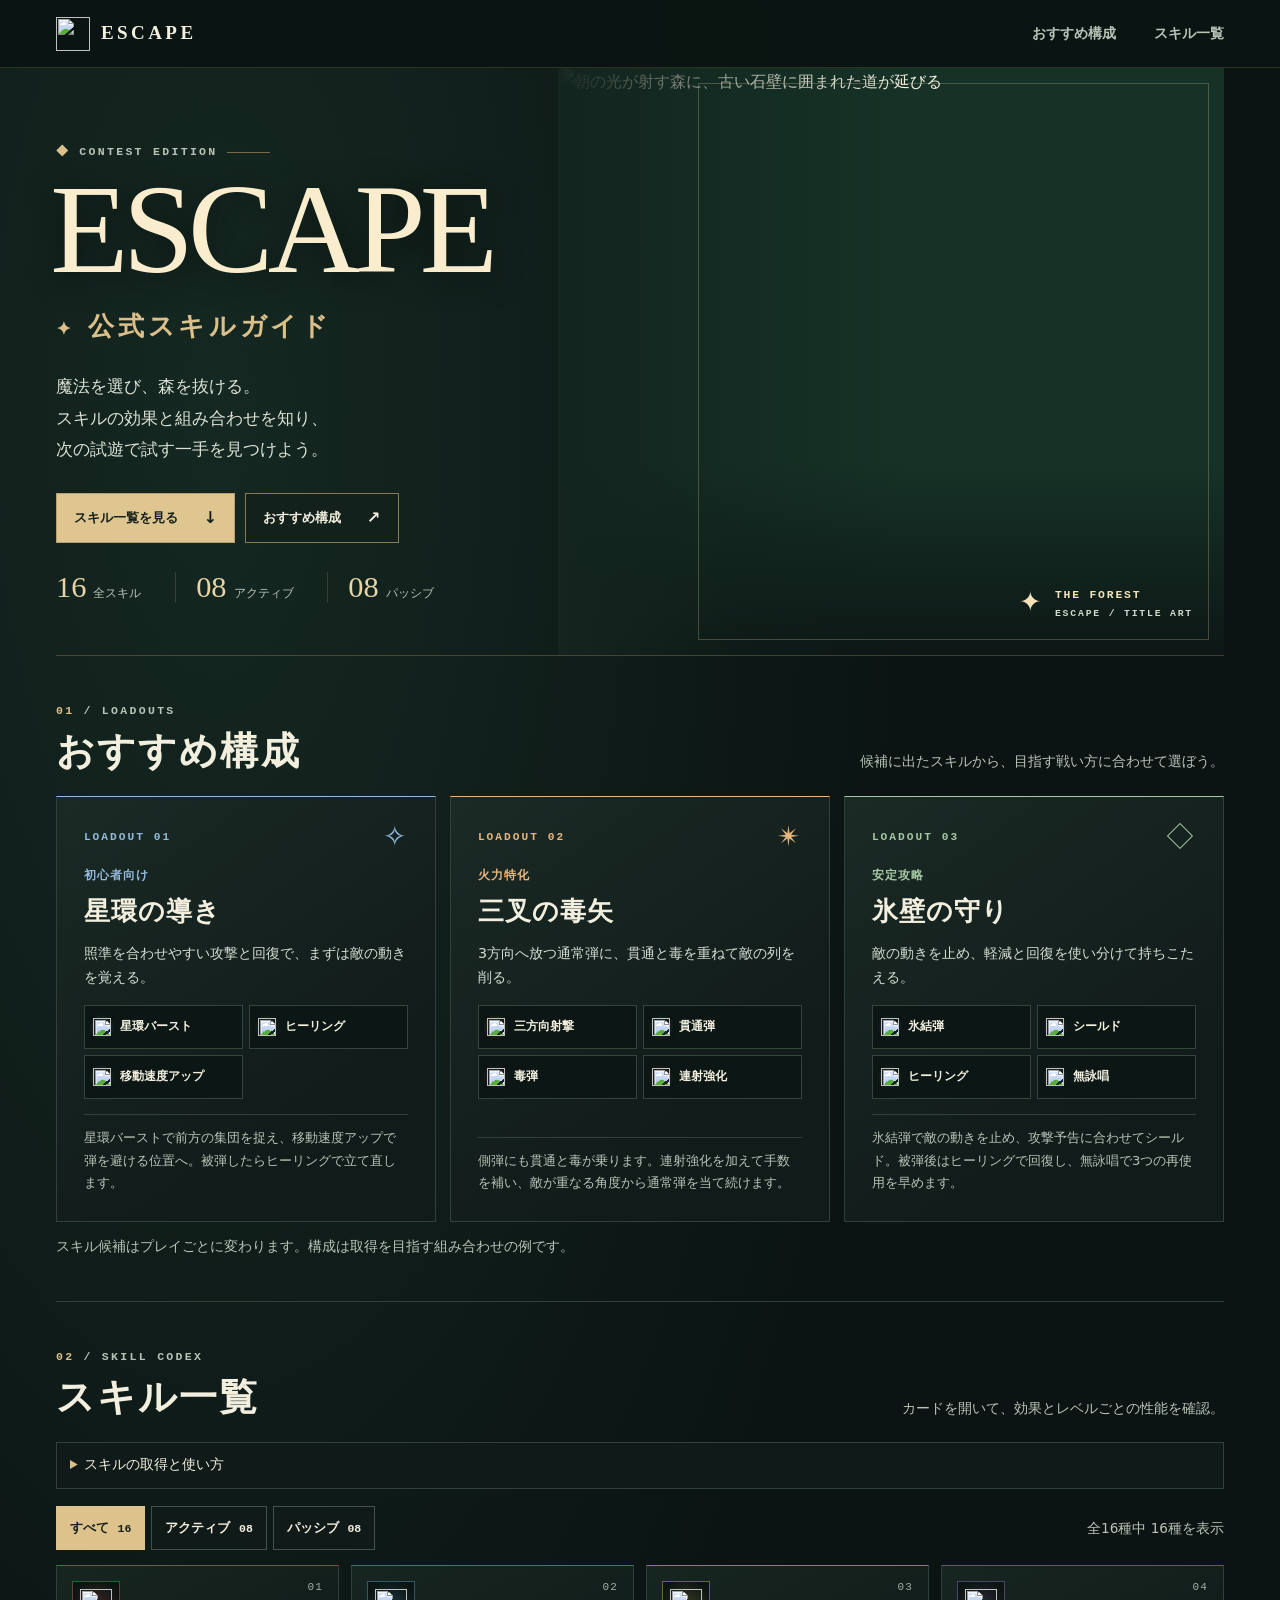
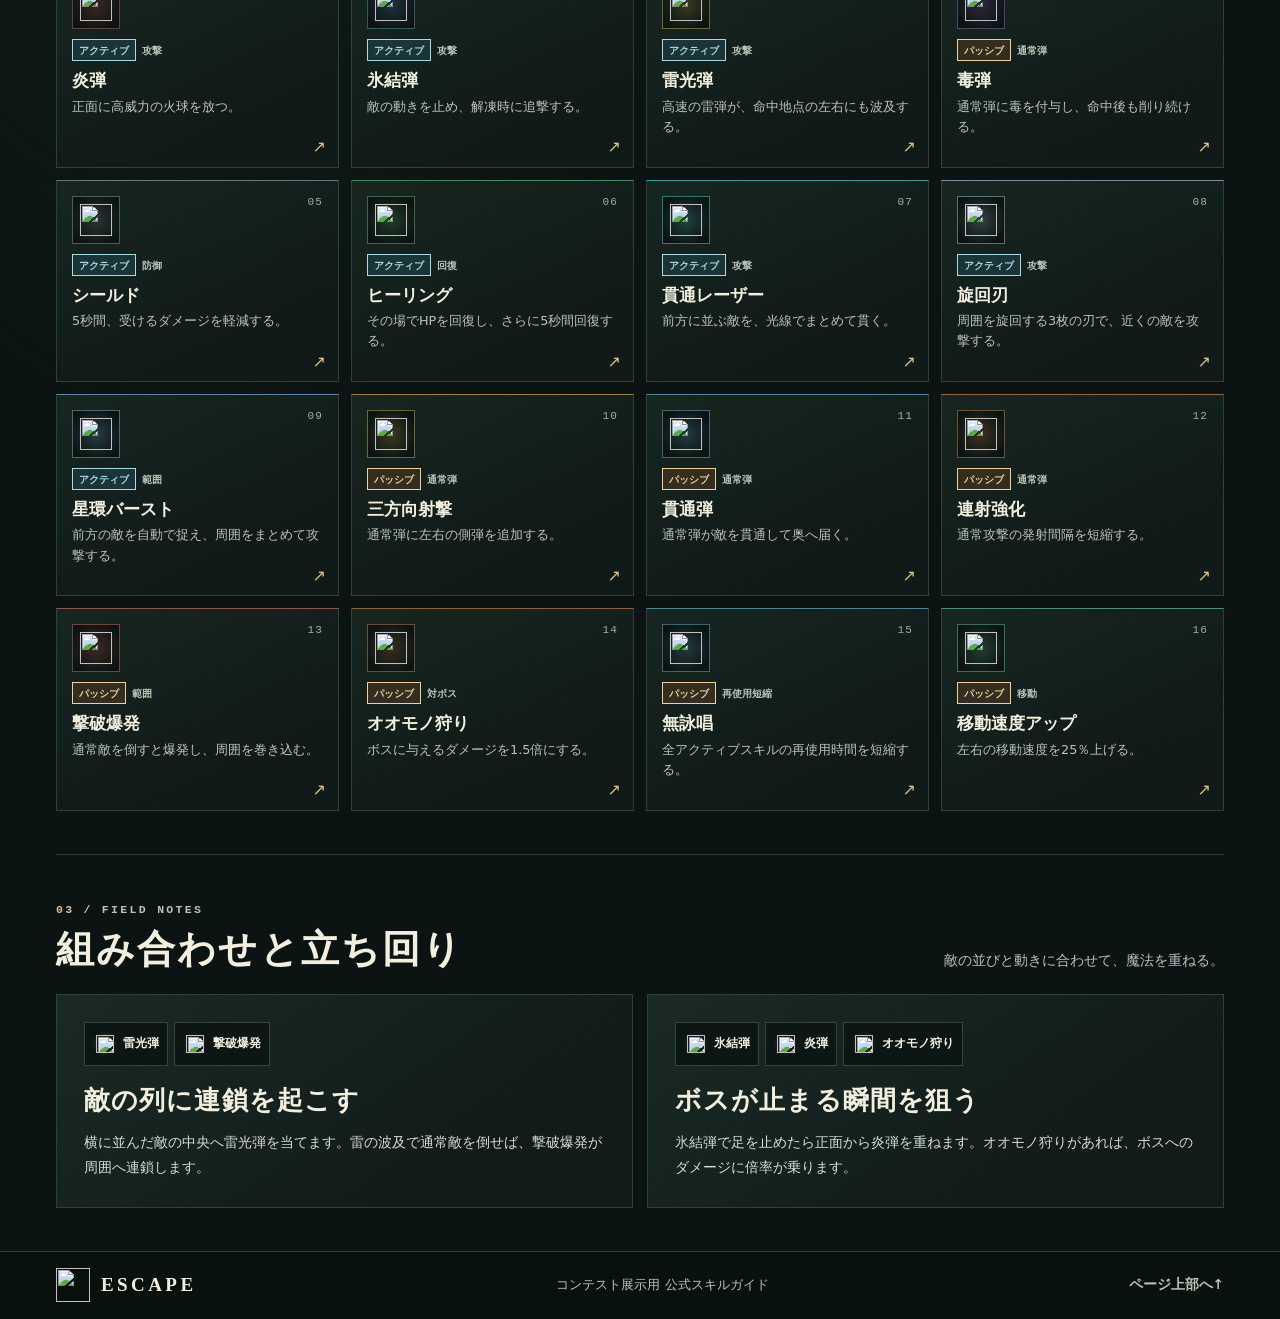
==== index.html @ ec59fd2f "Add files via upload" ====
<!doctype html>
<html lang="ja">
<head>
  <meta charset="utf-8">
  <meta name="viewport" content="width=device-width, initial-scale=1">
  <meta name="theme-color" content="#0b1413">
  <meta name="description" content="Unity製シューティングゲーム『Escape』の公式スキルガイド。全16種のスキルと強化内容、おすすめの組み合わせを紹介。">
  <title>Escape — 公式スキルガイド</title>
  <link rel="icon" href="./assets/crest.svg" type="image/svg+xml">
  <link rel="stylesheet" href="./style.css">
  <script src="./guide-data.js" defer></script>
  <script src="./guide.js" defer></script>
</head>
<body id="top">
  <a class="skip-link" href="#main">本文へ移動</a>
  <header class="site-header">
    <div class="shell header-inner">
      <a class="brand" href="#top" aria-label="Escape トップへ">
        <img src="./assets/crest.svg" alt="" width="34" height="34"><span>ESCAPE</span>
      </a>
      <nav aria-label="メインナビゲーション">
        <a href="#builds">おすすめ構成</a>
        <a href="#skills">スキル一覧</a>
      </nav>
    </div>
  </header>

  <main id="main">
    <section class="hero shell" aria-labelledby="hero-title">
      <div class="hero-copy">
        <p class="eyebrow hero-kicker"><span aria-hidden="true">◆</span> CONTEST EDITION <span class="kicker-line"></span></p>
        <h1 id="hero-title">Escape</h1>
        <p class="hero-subtitle"><span aria-hidden="true">✦</span> 公式スキルガイド</p>
        <p class="hero-intro">魔法を選び、森を抜ける。<br>スキルの効果と組み合わせを知り、<br>次の試遊で試す一手を見つけよう。</p>
        <div class="hero-actions">
          <a class="button primary" href="#skills">スキル一覧を見る <span aria-hidden="true">↓</span></a>
          <a class="button secondary" href="#builds">おすすめ構成 <span aria-hidden="true">↗</span></a>
        </div>
        <div class="hero-stats" aria-label="収録スキル数">
          <span><b data-total>16</b> 全スキル</span>
          <span><b data-active>08</b> アクティブ</span>
          <span><b data-passive>08</b> パッシブ</span>
        </div>
      </div>
      <figure class="hero-art">
        <picture>
          <source media="(max-width: 680px)" srcset="./assets/title-forest-small.webp">
          <img src="./assets/title-forest.webp" alt="朝の光が射す森に、古い石壁に囲まれた道が延びる" width="880" height="1564" fetchpriority="high">
        </picture>
        <span class="art-line" aria-hidden="true"></span>
        <figcaption><span>✦</span><span>THE FOREST<br><small>ESCAPE / TITLE ART</small></span></figcaption>
      </figure>
    </section>

    <noscript><div class="shell no-script">スキルガイドを表示するには、ブラウザーの JavaScript を有効にしてください。</div></noscript>

    <section class="guide-section builds-section shell" id="builds" aria-labelledby="build-title">
      <div class="section-heading">
        <div>
          <p class="eyebrow"><span>01</span> / LOADOUTS</p>
          <h2 id="build-title">おすすめ構成</h2>
        </div>
        <p>候補に出たスキルから、目指す戦い方に合わせて選ぼう。</p>
      </div>
      <div class="build-grid" id="build-list"></div>
      <p class="build-note">スキル候補はプレイごとに変わります。構成は取得を目指す組み合わせの例です。</p>
    </section>

    <section class="guide-section catalog-section shell" id="skills" aria-labelledby="skill-title">
      <div class="section-heading">
        <div>
          <p class="eyebrow"><span>02</span> / SKILL CODEX</p>
          <h2 id="skill-title">スキル一覧</h2>
        </div>
        <p>カードを開いて、効果とレベルごとの性能を確認。</p>
      </div>
      <details class="game-rules">
        <summary>スキルの取得と使い方</summary>
        <ul>
          <li>アクティブは取得順に <kbd>Q</kbd> <kbd>E</kbd> <kbd>R</kbd> <kbd>T</kbd> が割り当てられ、最大4枠です。</li>
          <li>パッシブは取得すると自動で効果を発揮し、アクティブの枠を使いません。</li>
          <li>同じスキルの再取得で原則Lv.5まで強化できます。移動速度アップの取得は1回です。</li>
        </ul>
      </details>
      <div class="catalog-controls">
        <div class="filters" role="group" aria-label="スキルの種類で絞り込む">
          <button type="button" data-filter="all" aria-pressed="true">すべて <span data-total>16</span></button>
          <button type="button" data-filter="active" aria-pressed="false">アクティブ <span data-active>08</span></button>
          <button type="button" data-filter="passive" aria-pressed="false">パッシブ <span data-passive>08</span></button>
        </div>
        <p class="results" id="result-count" role="status"></p>
      </div>
      <div class="skill-grid" id="skill-list"></div>
    </section>

    <section class="guide-section tactics-section shell" id="tactics" aria-labelledby="tactics-title">
      <div class="section-heading">
        <div>
          <p class="eyebrow"><span>03</span> / FIELD NOTES</p>
          <h2 id="tactics-title">組み合わせと立ち回り</h2>
        </div>
        <p>敵の並びと動きに合わせて、魔法を重ねる。</p>
      </div>
      <div class="tactics-grid" id="tactic-list"></div>
    </section>
  </main>

  <footer class="site-footer">
    <div class="shell footer-inner">
      <div class="brand"><img src="./assets/crest.svg" alt="" width="34" height="34"><span>ESCAPE</span></div>
      <p>コンテスト展示用 公式スキルガイド</p>
      <a href="#top">ページ上部へ <span aria-hidden="true">↑</span></a>
    </div>
  </footer>

  <dialog id="skill-detail" aria-labelledby="detail-title">
    <div class="detail-shell">
      <div class="detail-top">
        <p class="eyebrow"><span aria-hidden="true">◆</span> SKILL RECORD</p>
        <button type="button" class="close-detail" aria-label="スキル詳細を閉じる" autofocus>閉じる <span aria-hidden="true">×</span></button>
      </div>
      <div id="detail-content"></div>
    </div>
  </dialog>
</body>
</html>
---- style.css ----
:root {
  color-scheme: dark;
  --ink: #0b1413;
  --surface: #13201e;
  --surface-dark: #101b19;
  --line: #30413b;
  --text: #f2efdf;
  --muted: #b9c4b8;
  --gold: #dcc08a;
  --mint: #9dd5c4;
  --serif: Georgia, "Yu Mincho", "Hiragino Mincho ProN", serif;
  --sans: system-ui, -apple-system, "Hiragino Sans", "Yu Gothic", Meiryo, sans-serif;
  font-family: var(--sans);
  background: var(--ink);
  color: var(--text);
  scroll-behavior: smooth;
  scroll-padding-top: 88px;
}

*, *::before, *::after { box-sizing: border-box; }
body {
  margin: 0;
  background: radial-gradient(ellipse at 17% 14%, #152822 0%, transparent 43rem), var(--ink);
  line-height: 1.7;
}
h1, h2, h3, p, figure { margin: 0; }
a { color: inherit; text-decoration: none; }
button, input { font: inherit; }
button { cursor: pointer; }
img { display: block; max-width: 100%; }
[hidden] { display: none !important; }
:focus-visible { outline: 2px solid #f5d597; outline-offset: 4px; }
body:has(dialog[open]) { overflow: hidden; }
.shell { width: min(1280px, calc(100% - 112px)); margin-inline: auto; }

.skip-link {
  position: fixed;
  top: 8px;
  left: 8px;
  z-index: 20;
  padding: 8px 16px;
  color: var(--ink);
  background: var(--gold);
  transform: translateY(-150%);
}
.skip-link:focus { transform: none; }
.site-header {
  position: sticky;
  top: 0;
  z-index: 10;
  background: #0b1513f5;
  border-bottom: 1px solid #b1975b37;
}
.header-inner, .footer-inner {
  display: flex;
  justify-content: space-between;
  align-items: center;
  min-height: 67px;
  gap: 20px;
}
.brand {
  display: inline-flex;
  gap: 11px;
  align-items: center;
  font-family: Georgia, serif;
  font-size: 19px;
  font-weight: bold;
  letter-spacing: .18em;
  color: var(--text);
  min-height: 44px;
}
.site-header nav { display: flex; gap: clamp(10px, 3vw, 42px); align-items: center; }
.site-header nav a, .site-footer a {
  display: inline-flex;
  align-items: center;
  min-height: 44px;
  color: var(--muted);
  font-size: .85rem;
  font-weight: 650;
  transition: color .18s;
}
.site-header nav a:hover, .site-footer a:hover { color: var(--gold); }

.hero {
  position: relative;
  display: grid;
  grid-template-columns: 1fr 1fr;
  align-items: center;
  min-height: 550px;
  isolation: isolate;
  border-bottom: 1px solid #a78c5a5c;
}
.hero-copy {
  position: relative;
  z-index: 1;
  padding: clamp(40px, 6vw, 90px) 15px clamp(36px, 4vw, 62px) 0;
  animation: enter .5s ease-out both;
}
.eyebrow {
  display: flex;
  align-items: center;
  gap: 9px;
  font-family: ui-monospace, Consolas, monospace;
  font-weight: 600;
  font-size: .72rem;
  line-height: 1.3;
  letter-spacing: .2em;
  color: var(--muted);
}
.eyebrow span { color: var(--gold); }
.kicker-line { width: 43px; height: 1px; background: #b49562a0; }
.hero h1 {
  margin: 9px 0 5px -.045em;
  font: 400 clamp(5.1rem, 10vw, 10rem)/.95 Georgia, serif;
  text-transform: uppercase;
  letter-spacing: -.045em;
  color: #faedce;
  text-shadow: 0 4px 30px #080f0cbb;
}
.hero-subtitle {
  margin: 14px 0 22px;
  color: var(--gold);
  font-family: var(--serif);
  font-weight: 650;
  font-size: clamp(1.2rem, 2.15vw, 1.65rem);
  letter-spacing: .14em;
}
.hero-subtitle span { margin-right: .18em; font-size: .7em; }
.hero-intro { color: #dce3d6; font-size: clamp(.91rem, 1.45vw, 1.04rem); line-height: 1.9; }
.hero-actions { display: flex; flex-wrap: wrap; gap: 10px; margin: 27px 0 29px; }
.button {
  min-height: 49px;
  display: inline-flex;
  align-items: center;
  gap: clamp(12px, 2vw, 26px);
  justify-content: space-between;
  padding: 10px 17px;
  border: 1px solid #b89f6f;
  font-size: .83rem;
  font-weight: 750;
  transition: background .2s, color .2s, border-color .2s;
}
.button span { font-size: 1.02rem; }
.primary { background: #dfc58f; color: #17211b; }
.primary:hover { background: #f5db9e; }
.secondary { background: #13211c; color: var(--text); border-color: #8c7955; }
.secondary:hover { background: #26352a; border-color: var(--gold); }
.hero-stats { display: flex; gap: clamp(8px, 2.6vw, 35px); color: var(--muted); }
.hero-stats > span { display: flex; align-items: baseline; gap: 7px; font-size: .72rem; white-space: nowrap; }
.hero-stats > span + span { border-left: 1px solid #ab9c663b; padding-left: clamp(8px, 1.6vw, 22px); }
.hero-stats b { font: 400 clamp(1.35rem, 2.5vw, 1.9rem)/1 Georgia, serif; color: #e9d4a5; }
.hero-art {
  position: absolute;
  inset: 0 0 0 43%;
  overflow: hidden;
  z-index: -1;
  background: #163227;
}
.hero-art img { width: 100%; height: 100%; object-fit: cover; object-position: 50% 30%; }
.hero-art::after {
  content: "";
  position: absolute;
  inset: 0;
  background: linear-gradient(90deg, #14251f 0%, #13241ed4 7%, #10201b52 28%, transparent 52%),
              linear-gradient(0deg, #0c1514ec 0%, #0c151400 33%);
}
.art-line { position: absolute; inset: 15px 15px 15px 21%; border: 1px solid #e3cca143; z-index: 1; pointer-events: none; }
.hero-art figcaption {
  position: absolute;
  bottom: 29px;
  right: 31px;
  z-index: 1;
  display: flex;
  align-items: center;
  gap: 11px;
  color: #f6e2b8;
  font: 600 .71rem/1.6 ui-monospace, Consolas, monospace;
  letter-spacing: .16em;
  text-align: left;
}
.hero-art figcaption > span:first-child { font-size: 1.7rem; font-weight: 400; }
.hero-art small { color: #cfdbce; font-size: .61rem; }
.no-script { padding-block: 20px; color: var(--gold); }

.guide-section { padding-block: 48px 43px; }
.section-heading {
  display: flex;
  justify-content: space-between;
  align-items: end;
  gap: 20px;
  margin-bottom: 21px;
}
.section-heading h2 {
  font-family: var(--serif);
  font-weight: 700;
  font-size: clamp(1.55rem, 3vw, 2.65rem);
  line-height: 1.25;
  letter-spacing: .055em;
  margin-top: 8px;
}
.section-heading > p, .build-note, .results { color: var(--muted); font-size: .85rem; }
.section-heading > p { padding-bottom: 1px; }
.build-grid { display: grid; grid-template-columns: repeat(3, minmax(0, 1fr)); gap: 14px; }
.build-card, .tactic-card {
  position: relative;
  display: flex;
  flex-direction: column;
  border: 1px solid var(--line);
  padding: clamp(16px, 2.1vw, 28px);
  background: linear-gradient(145deg, #1a2a25, #111b1a 75%);
}
.build-card { border-top-color: var(--build-color); }
.build-index {
  display: flex;
  align-items: center;
  justify-content: space-between;
  color: var(--build-color);
  font: 600 .7rem/1.1 ui-monospace, Consolas, monospace;
  letter-spacing: .18em;
  margin-bottom: 14px;
}
.build-glyph { font: 400 1.75rem/1 Georgia, serif; }
.build-label { color: var(--build-color); font-size: .76rem; font-weight: 700; letter-spacing: .08em; }
.build-card h3, .tactic-card h3 {
  margin: 4px 0 7px;
  font-family: var(--serif);
  font-size: clamp(1.2rem, 2.1vw, 1.6rem);
  letter-spacing: .045em;
}
.build-summary, .tactic-card p { color: #d4ded3; font-size: .89rem; line-height: 1.75; }
.skill-links {
  list-style: none;
  padding: 0;
  margin: 15px 0;
  display: grid;
  grid-template-columns: repeat(2, minmax(0, 1fr));
  gap: 6px;
}
.skill-link {
  display: flex;
  align-items: center;
  gap: 6px;
  height: 100%;
  min-height: 44px;
  padding: 4px 5px;
  background: #0c1715;
  border: 1px solid #34453c;
  font-size: .76rem;
  line-height: 1.3;
  font-weight: 650;
  transition: background .18s, border-color .18s;
}
.skill-link:hover { border-color: #aa986b; background: #202d25; }
.skill-icon {
  --accent: var(--gold);
  display: grid;
  place-items: center;
  width: 48px;
  height: 48px;
  flex: none;
  border: 1px solid #43524a;
  border-color: color-mix(in srgb, var(--accent), #23362d 64%);
  background: radial-gradient(ellipse, color-mix(in srgb, var(--accent) 20%, #111b18), #0b1412 80%);
}
.skill-icon img { width: 32px; height: 32px; object-fit: contain; image-rendering: pixelated; }
.skill-link .skill-icon { width: 24px; height: 24px; border: 0; }
.skill-link img { width: 18px; height: 18px; }
.build-tactic {
  margin-top: auto;
  border-top: 1px solid var(--line);
  padding-top: 12px;
  color: var(--muted);
  font-size: .82rem;
}
.build-note { margin-top: 13px; }

.catalog-section, .tactics-section { border-top: 1px solid var(--line); }
.game-rules {
  border: 1px solid var(--line);
  background: #101a18;
  margin-bottom: 17px;
  font-size: .85rem;
  color: var(--muted);
}
.game-rules summary {
  min-height: 45px;
  padding: 10px 13px;
  color: var(--text);
  cursor: pointer;
}
.game-rules summary::marker { color: var(--gold); }
.game-rules ul { margin: 0 14px 13px; padding-left: 21px; }
.game-rules li + li { margin-top: 4px; }
kbd {
  display: inline-block;
  min-width: 1.65em;
  padding: 0 .2em;
  text-align: center;
  color: #f0d49b;
  border: 1px solid #7e704f;
  border-radius: 3px;
}
.catalog-controls { display: flex; justify-content: space-between; align-items: center; gap: 13px; margin-bottom: 15px; }
.filters { display: flex; flex-wrap: wrap; gap: 6px; }
.filters button {
  min-height: 44px;
  padding: 7px 13px;
  border: 1px solid #42534b;
  color: var(--text);
  background: var(--surface-dark);
  font-size: .82rem;
  font-weight: 700;
}
.filters button:hover { border-color: var(--gold); }
.filters button[aria-pressed="true"] { background: #ddc28b; color: #17211b; border-color: #ddc28b; }
.filters button span { margin-left: 4px; font: 600 .72rem ui-monospace, Consolas, monospace; }
.skill-grid { display: grid; grid-template-columns: repeat(4, minmax(0, 1fr)); gap: 12px; }
.skill-card {
  display: flex;
  flex-direction: column;
  position: relative;
  min-height: 176px;
  padding: 15px 15px 29px;
  background: linear-gradient(155deg, #172621, #101a18 74%);
  border: 1px solid var(--line);
  border-top-color: color-mix(in srgb, var(--accent), #314039 47%);
  transition: border-color .18s, background .18s, transform .18s;
}
.skill-card:hover { border-color: var(--accent); background: #1c2a25; transform: translateY(-2px); }
.skill-card-top { display: flex; justify-content: space-between; align-items: start; margin-bottom: 10px; }
.skill-number { color: #9cafa2; font: 500 .69rem ui-monospace, Consolas, monospace; letter-spacing: .1em; }
.skill-tags { display: flex; gap: 6px; flex-wrap: wrap; align-items: center; }
.type-tag, .role-tag { font-size: .65rem; line-height: 1.35; font-weight: 750; }
.type-tag { padding: 3px 6px; border: 1px solid currentColor; }
.type-tag.active { color: #a9d9e4; background: #1b3438; }
.type-tag.passive { color: #ecd19a; background: #342d20; }
.role-tag { color: var(--muted); }
.skill-card h3 { font-size: 1.08rem; line-height: 1.35; margin: 8px 0 4px; }
.skill-card p { color: var(--muted); font-size: .8rem; line-height: 1.6; }
.card-arrow { position: absolute; right: 12px; bottom: 6px; color: var(--gold); }

.tactics-grid { display: grid; grid-template-columns: repeat(2, minmax(0, 1fr)); gap: 14px; }
.tactic-card .skill-links { display: flex; flex-wrap: wrap; margin: 0 0 9px; }
.tactic-card .skill-link { padding-inline: 8px; }
.site-footer { border-top: 1px solid var(--line); background: #09110f; }
.footer-inner { flex-wrap: wrap; padding-block: 11px; }
.site-footer p { color: var(--muted); font-size: .82rem; }

dialog {
  width: min(610px, calc(100% - 30px));
  max-width: none;
  max-height: min(90dvh, 900px);
  padding: 0;
  border: 1px solid #a28a5d;
  color: var(--text);
  background: #12201c;
  box-shadow: 0 18px 65px #0009;
  overscroll-behavior: contain;
}
dialog::backdrop { background: #030908d9; }
dialog[open] { animation: enter .18s ease-out both; }
.detail-shell { padding: 0 clamp(14px, 4vw, 34px) 23px; }
.detail-top {
  display: flex;
  align-items: center;
  justify-content: space-between;
  gap: 12px;
  position: sticky;
  top: 0;
  z-index: 1;
  background: #12201c;
  border-bottom: 1px solid var(--line);
  padding: 9px 0;
}
.close-detail {
  min-height: 44px;
  padding: 4px 10px;
  background: #1c2d26;
  border: 1px solid #617267;
  color: var(--text);
  font-size: .83rem;
}
.close-detail span { color: var(--gold); font-size: 1.15rem; margin-left: 3px; }
.close-detail:hover { border-color: var(--gold); }
.detail-heading { display: flex; align-items: center; gap: 14px; margin: 19px 0 14px; }
.detail-heading .skill-icon { width: 70px; height: 70px; }
.detail-heading .skill-icon img { width: 44px; height: 44px; }
.detail-heading h2 { margin: 4px 0 0; font-family: var(--serif); font-size: clamp(1.35rem, 4.8vw, 2rem); line-height: 1.25; }
.detail-game-id { font-size: .75rem; color: var(--muted); letter-spacing: .08em; }
.detail-section { margin: 12px 0; }
.detail-section h3, .detail-tip h3, .stat-table caption { color: var(--gold); font-size: .86rem; font-weight: 750; }
.detail-section p, .detail-tip p { font-size: .89rem; line-height: 1.7; color: #dae3d8; margin-top: 3px; }
.stat-table { width: 100%; border-collapse: collapse; font-size: .82rem; text-align: left; }
.stat-table caption { text-align: left; padding: 3px 0 6px; }
.stat-table th, .stat-table td { padding: 5px clamp(5px, 1.7vw, 13px); border-bottom: 1px solid var(--line); }
.stat-table thead th { color: #d5e4d9; background: #25372e; }
.stat-table tbody th { font-weight: 650; color: var(--muted); white-space: nowrap; }
.stat-table tbody tr:nth-child(even) { background: #172923; }
.stat-note { margin-top: 6px; color: var(--muted); font-size: .73rem; }
.detail-tip { margin-top: 15px; padding: 8px 11px; border-left: 2px solid #c6a66d; background: #203027; }

@keyframes enter { from { opacity: 0; transform: translateY(5px); } to { opacity: 1; transform: translateY(0); } }

@media (max-width: 1050px) {
  .shell { width: calc(100% - 64px); }
  .hero { min-height: 505px; }
  .hero h1 { font-size: clamp(5rem, 11.2vw, 7rem); }
}
@media (max-width: 880px) {
  .skill-grid { grid-template-columns: repeat(3, minmax(0, 1fr)); }
  .build-card { padding-inline: 12px; }
  .skill-links { grid-template-columns: 1fr; }
}
@media (max-width: 680px) {
  :root { scroll-padding-top: 68px; }
  .shell { width: calc(100% - 32px); }
  .header-inner { min-height: 56px; gap: 7px; }
  .brand { gap: 6px; font-size: .92rem; }
  .brand img { width: 27px; height: 27px; }
  .site-header nav { gap: 10px; }
  .site-header nav a { font-size: .72rem; }
  .hero { display: flex; align-items: end; min-height: 470px; }
  .hero-copy { width: 100%; padding: 102px 3px 22px; }
  .hero h1 { font-size: clamp(3.6rem, 15vw, 6.3rem); }
  .hero-subtitle { margin: 10px 0 13px; }
  .hero-intro { font-size: .88rem; line-height: 1.7; }
  .hero-actions { margin: 18px 0 21px; gap: 7px; }
  .button { min-height: 45px; gap: 8px; padding-inline: 9px; font-size: .76rem; }
  .hero-art { inset: 0 -16px 0 0; }
  .hero-art img { object-position: 50% 23%; }
  .hero-art::after {
    background: linear-gradient(0deg, #0b1513 1%, #0b1513f5 22%, #0b1513d9 45%, #0b151370 70%, #0b151315 100%),
                linear-gradient(90deg, #0b1513c4, transparent 80%);
  }
  .art-line { inset: 10px 10px 12px 0; border-left: 0; }
  .hero-art figcaption { bottom: auto; top: 17px; right: 18px; font-size: .61rem; text-shadow: 0 1px 8px #000; }
  .hero-art small { display: none; }
  .hero-stats { gap: 7px; }
  .hero-stats > span { gap: 4px; font-size: .65rem; }
  .hero-stats > span + span { padding-left: 7px; }
  .guide-section { padding-block: 32px 29px; }
  .section-heading { flex-direction: column; align-items: start; gap: 8px; margin-bottom: 15px; }
  .build-grid, .tactics-grid { grid-template-columns: 1fr; gap: 11px; }
  .build-card { padding: 15px; }
  .build-index { margin-bottom: 7px; }
  .skill-links { grid-template-columns: repeat(2, minmax(0, 1fr)); }
  .catalog-controls { flex-direction: column; align-items: start; gap: 7px; }
  .filters { gap: 5px; }
  .filters button { padding-inline: 7px; font-size: .73rem; }
  .filters button span { margin-left: 2px; }
  .skill-grid { grid-template-columns: repeat(2, minmax(0, 1fr)); gap: 8px; }
  .skill-card { padding: 11px 9px 24px; min-height: 164px; }
  .skill-card h3 { font-size: .94rem; }
  .skill-card p { font-size: .75rem; }
  .skill-card .skill-tags { gap: 4px; }
  .type-tag, .role-tag { font-size: .6rem; }
  .footer-inner { gap: 2px 10px; }
}
@media (prefers-reduced-motion: reduce) {
  *, *::before, *::after { scroll-behavior: auto !important; animation: none !important; transition: none !important; }
}
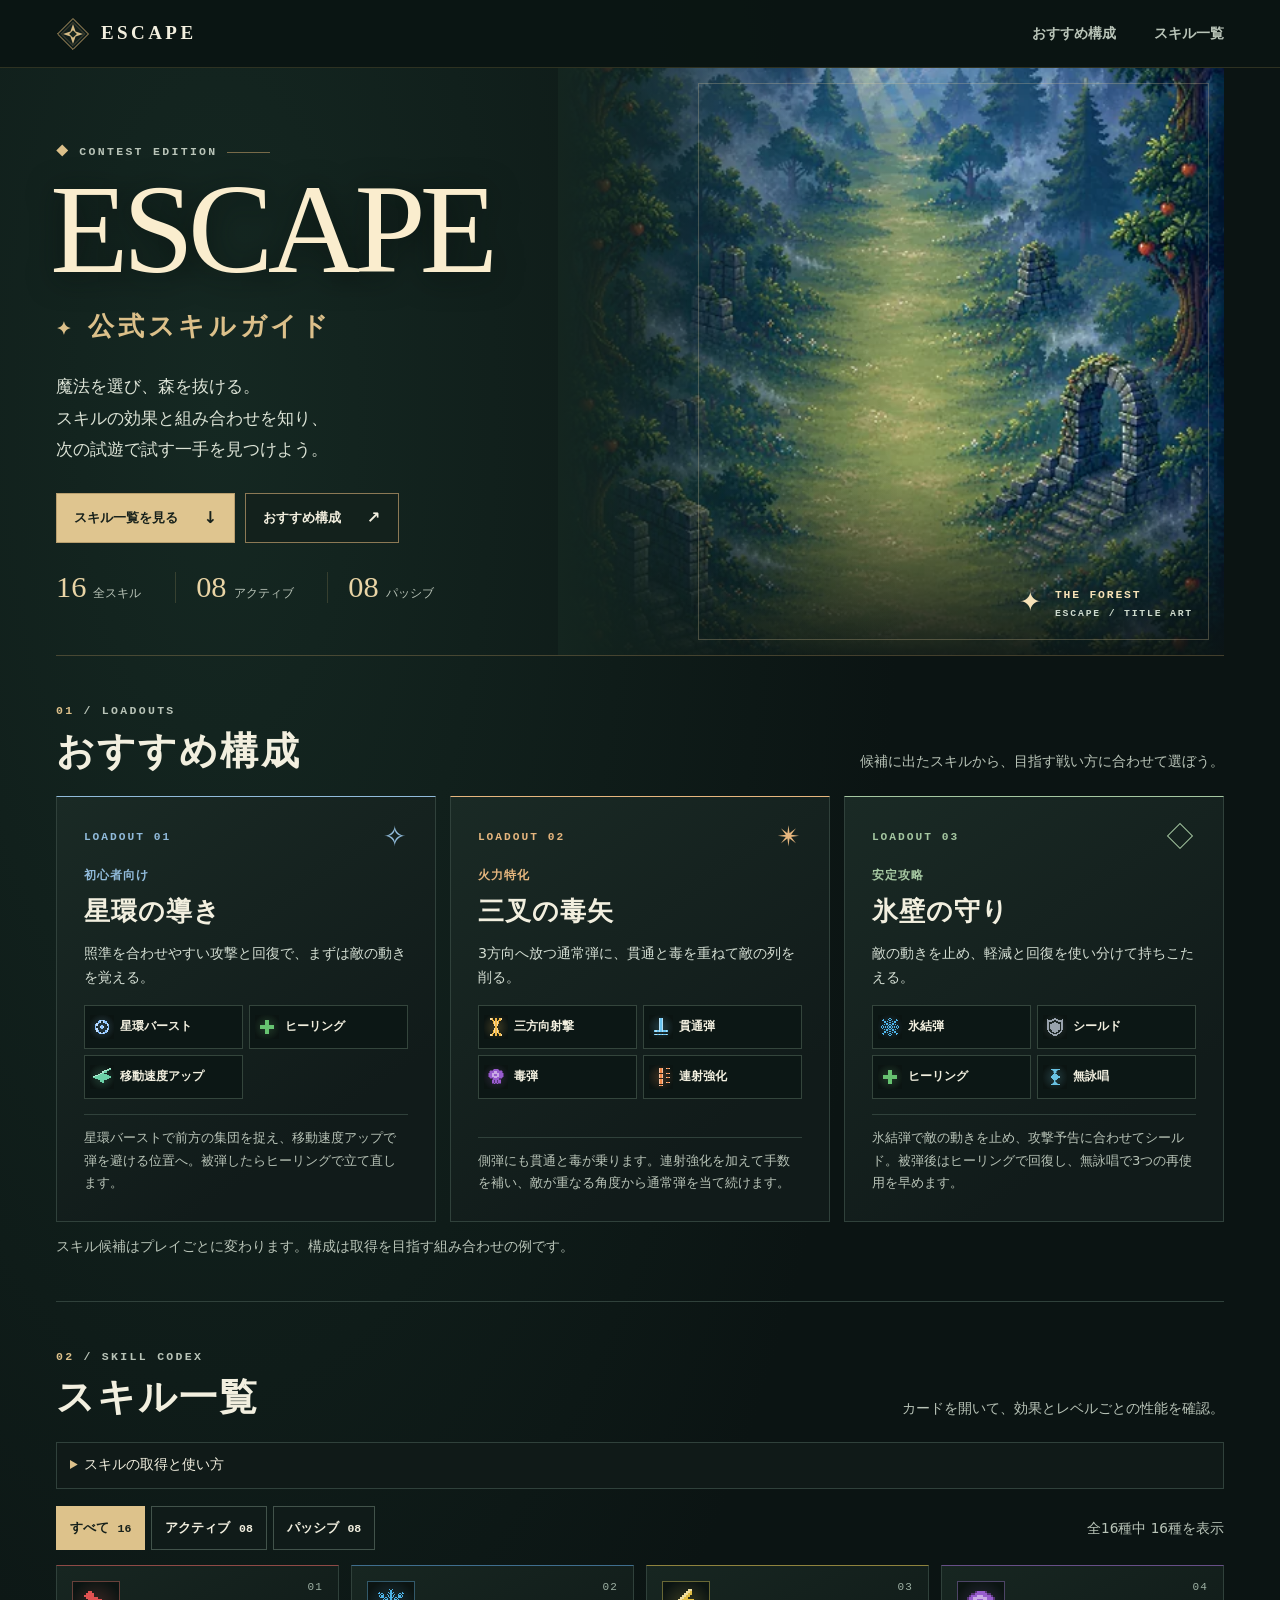
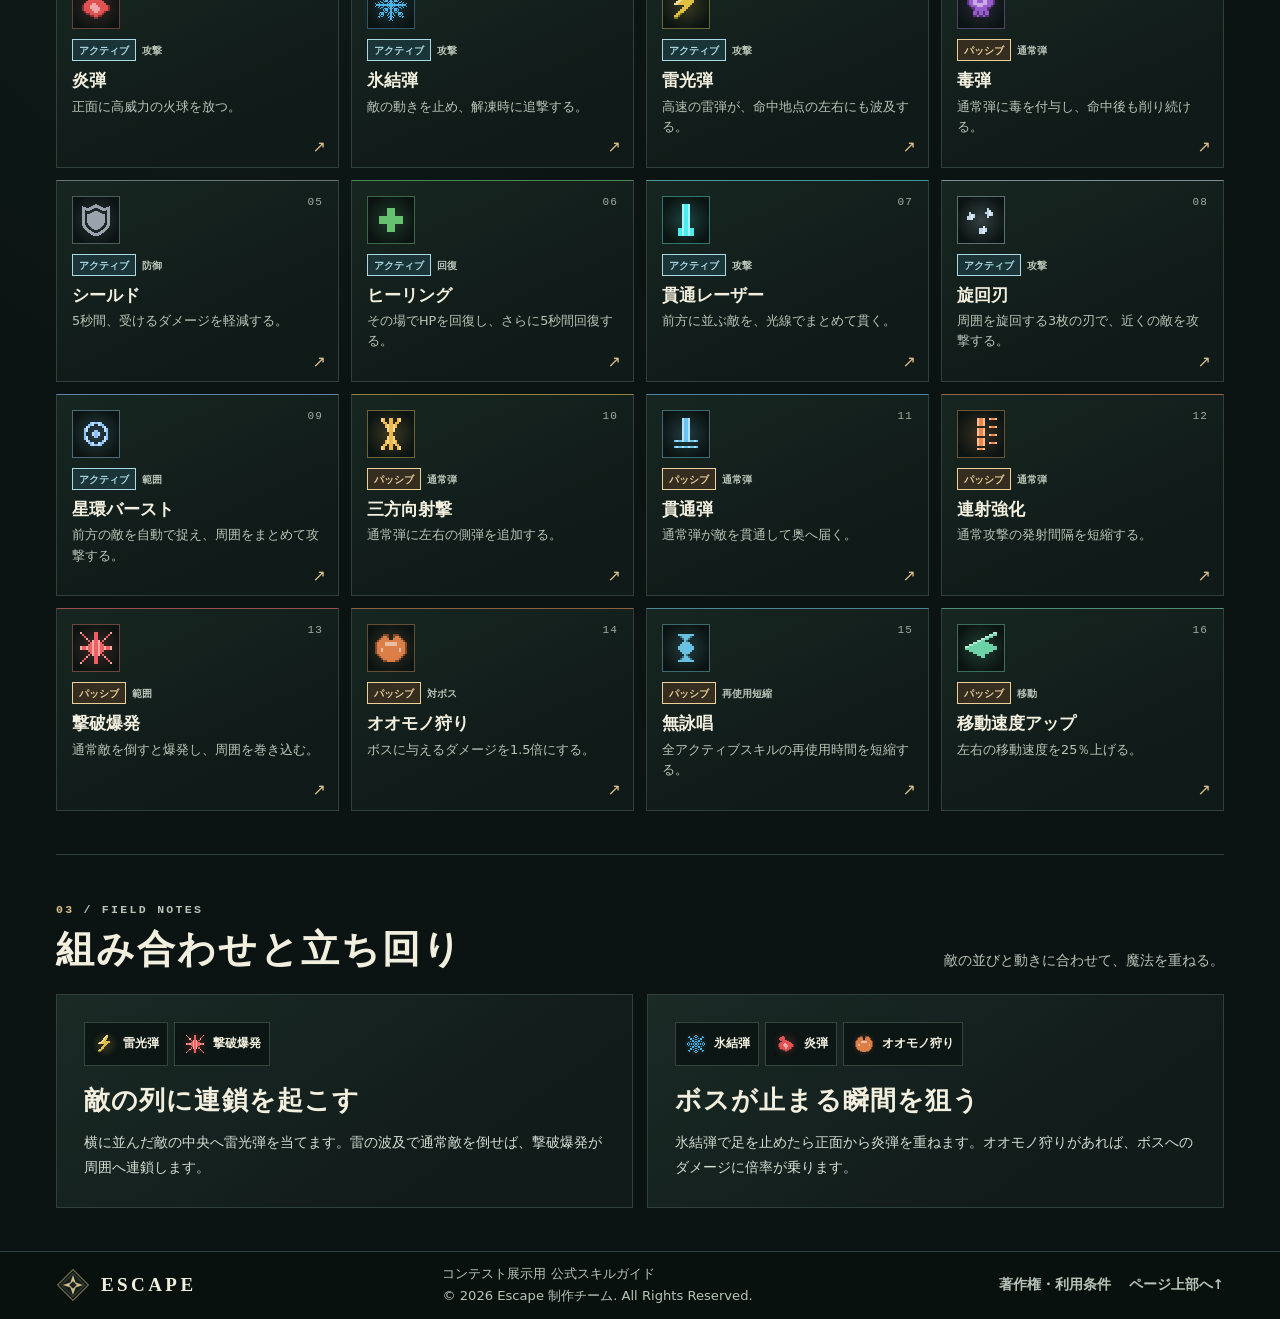
==== commit 10d90db9: "Add files via upload" ====
--- a/index.html
+++ b/index.html
@@ -108,8 +108,14 @@
   <footer class="site-footer">
     <div class="shell footer-inner">
       <div class="brand"><img src="./assets/crest.svg" alt="" width="34" height="34"><span>ESCAPE</span></div>
-      <p>コンテスト展示用 公式スキルガイド</p>
-      <a href="#top">ページ上部へ <span aria-hidden="true">↑</span></a>
+      <div class="footer-copy">
+        <p>コンテスト展示用 公式スキルガイド</p>
+        <p>© 2026 Escape 制作チーム. All Rights Reserved.</p>
+      </div>
+      <nav class="footer-links" aria-label="フッターナビゲーション">
+        <a href="./terms.html">著作権・利用条件</a>
+        <a href="#top">ページ上部へ <span aria-hidden="true">↑</span></a>
+      </nav>
     </div>
   </footer>
 
--- a/style.css
+++ b/style.css
@@ -190,7 +190,7 @@
   gap: 20px;
   margin-bottom: 21px;
 }
-.section-heading h2 {
+.section-heading h2, .section-heading h1 {
   font-family: var(--serif);
   font-weight: 700;
   font-size: clamp(1.55rem, 3vw, 2.65rem);
@@ -345,6 +345,20 @@
 .site-footer { border-top: 1px solid var(--line); background: #09110f; }
 .footer-inner { flex-wrap: wrap; padding-block: 11px; }
 .site-footer p { color: var(--muted); font-size: .82rem; }
+.footer-links { display: flex; flex-wrap: wrap; gap: 0 18px; }
+.footer-links a[aria-current="page"] { color: var(--gold); }
+
+.terms-page { display: flex; flex-direction: column; min-height: 100vh; }
+.terms-page main { flex: 1; }
+.terms-content { max-width: 740px; margin-inline: auto; }
+.terms-section {
+  padding-block: 20px;
+  border-top: 1px solid var(--line);
+}
+.terms-section h2 { color: var(--gold); font-family: var(--serif); font-size: 1.22rem; }
+.terms-section p { margin-top: 8px; color: var(--muted); line-height: 1.85; }
+.terms-section a { color: var(--gold); text-decoration: underline; text-underline-offset: .18em; }
+.terms-back { margin-top: 5px; }
 
 dialog {
   width: min(610px, calc(100% - 30px));
@@ -455,6 +469,7 @@
   .skill-card .skill-tags { gap: 4px; }
   .type-tag, .role-tag { font-size: .6rem; }
   .footer-inner { gap: 2px 10px; }
+  .footer-copy { flex-basis: 100%; }
 }
 @media (prefers-reduced-motion: reduce) {
   *, *::before, *::after { scroll-behavior: auto !important; animation: none !important; transition: none !important; }
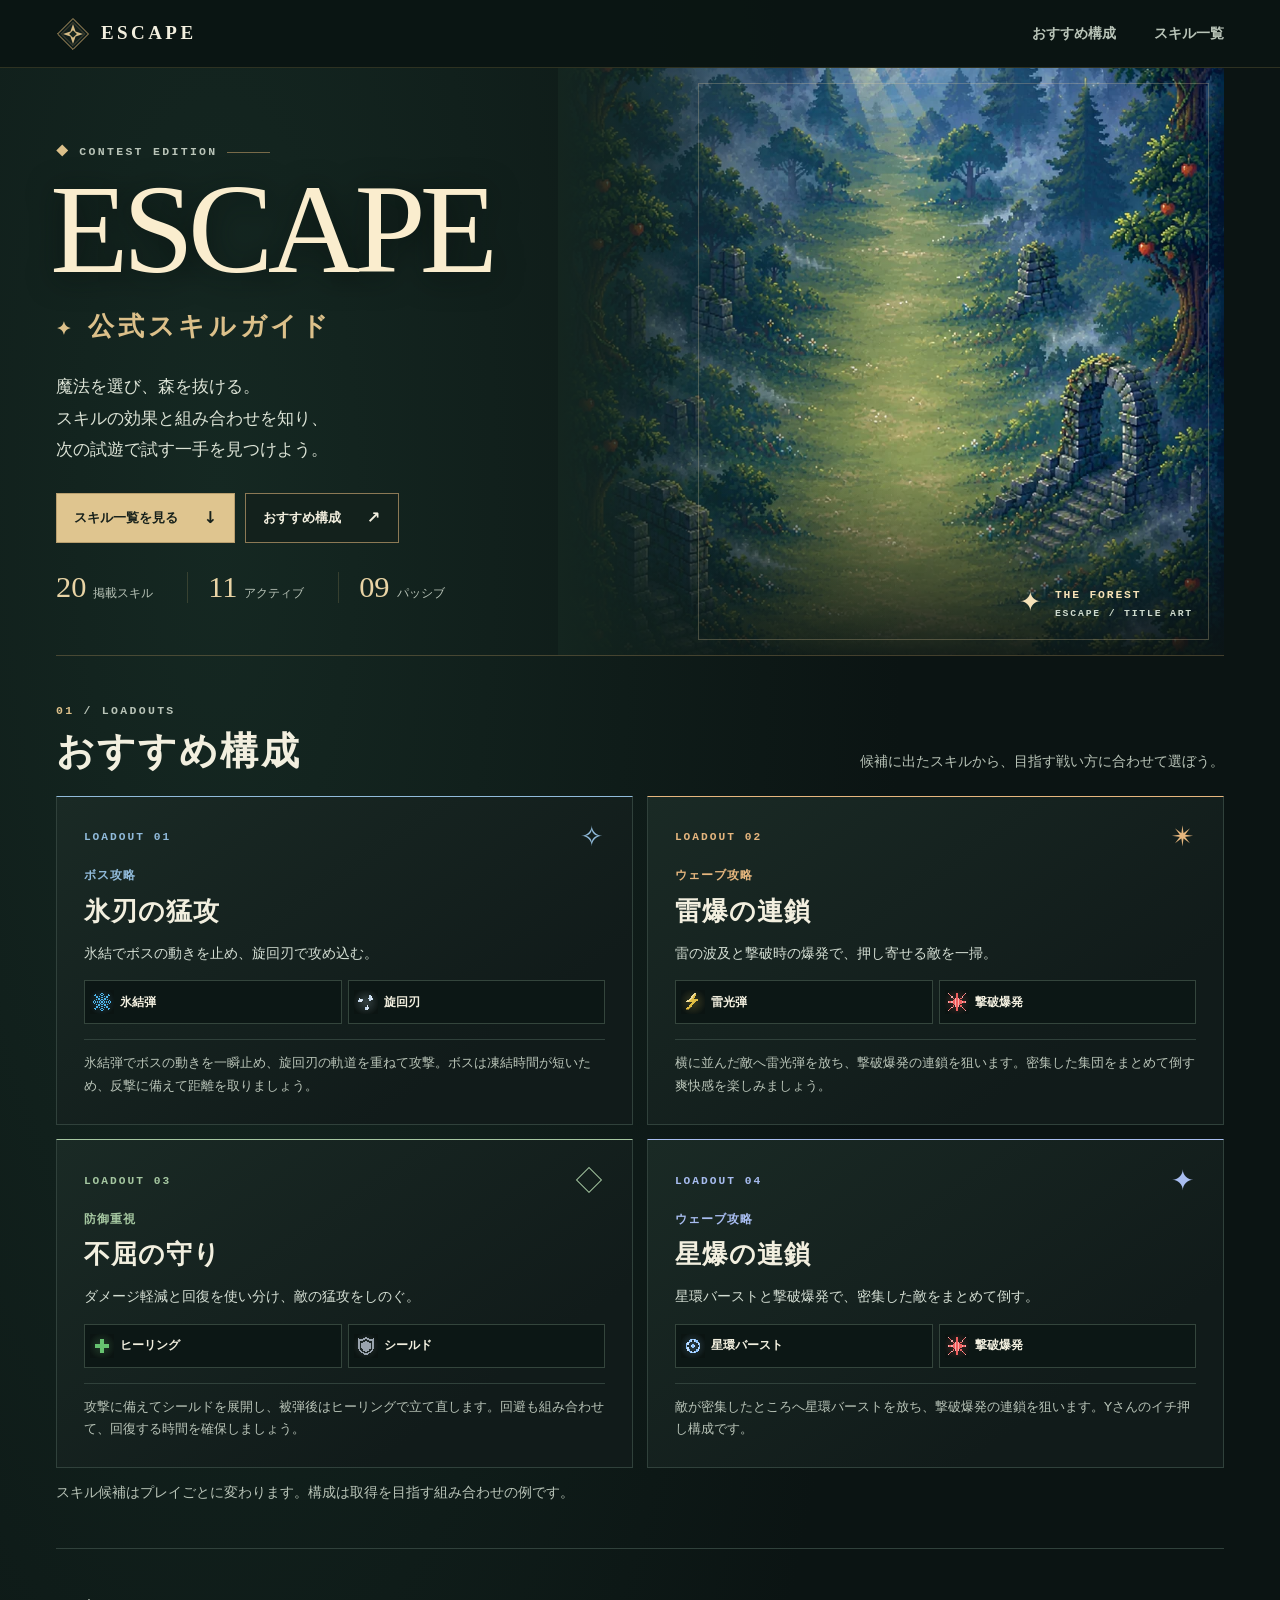
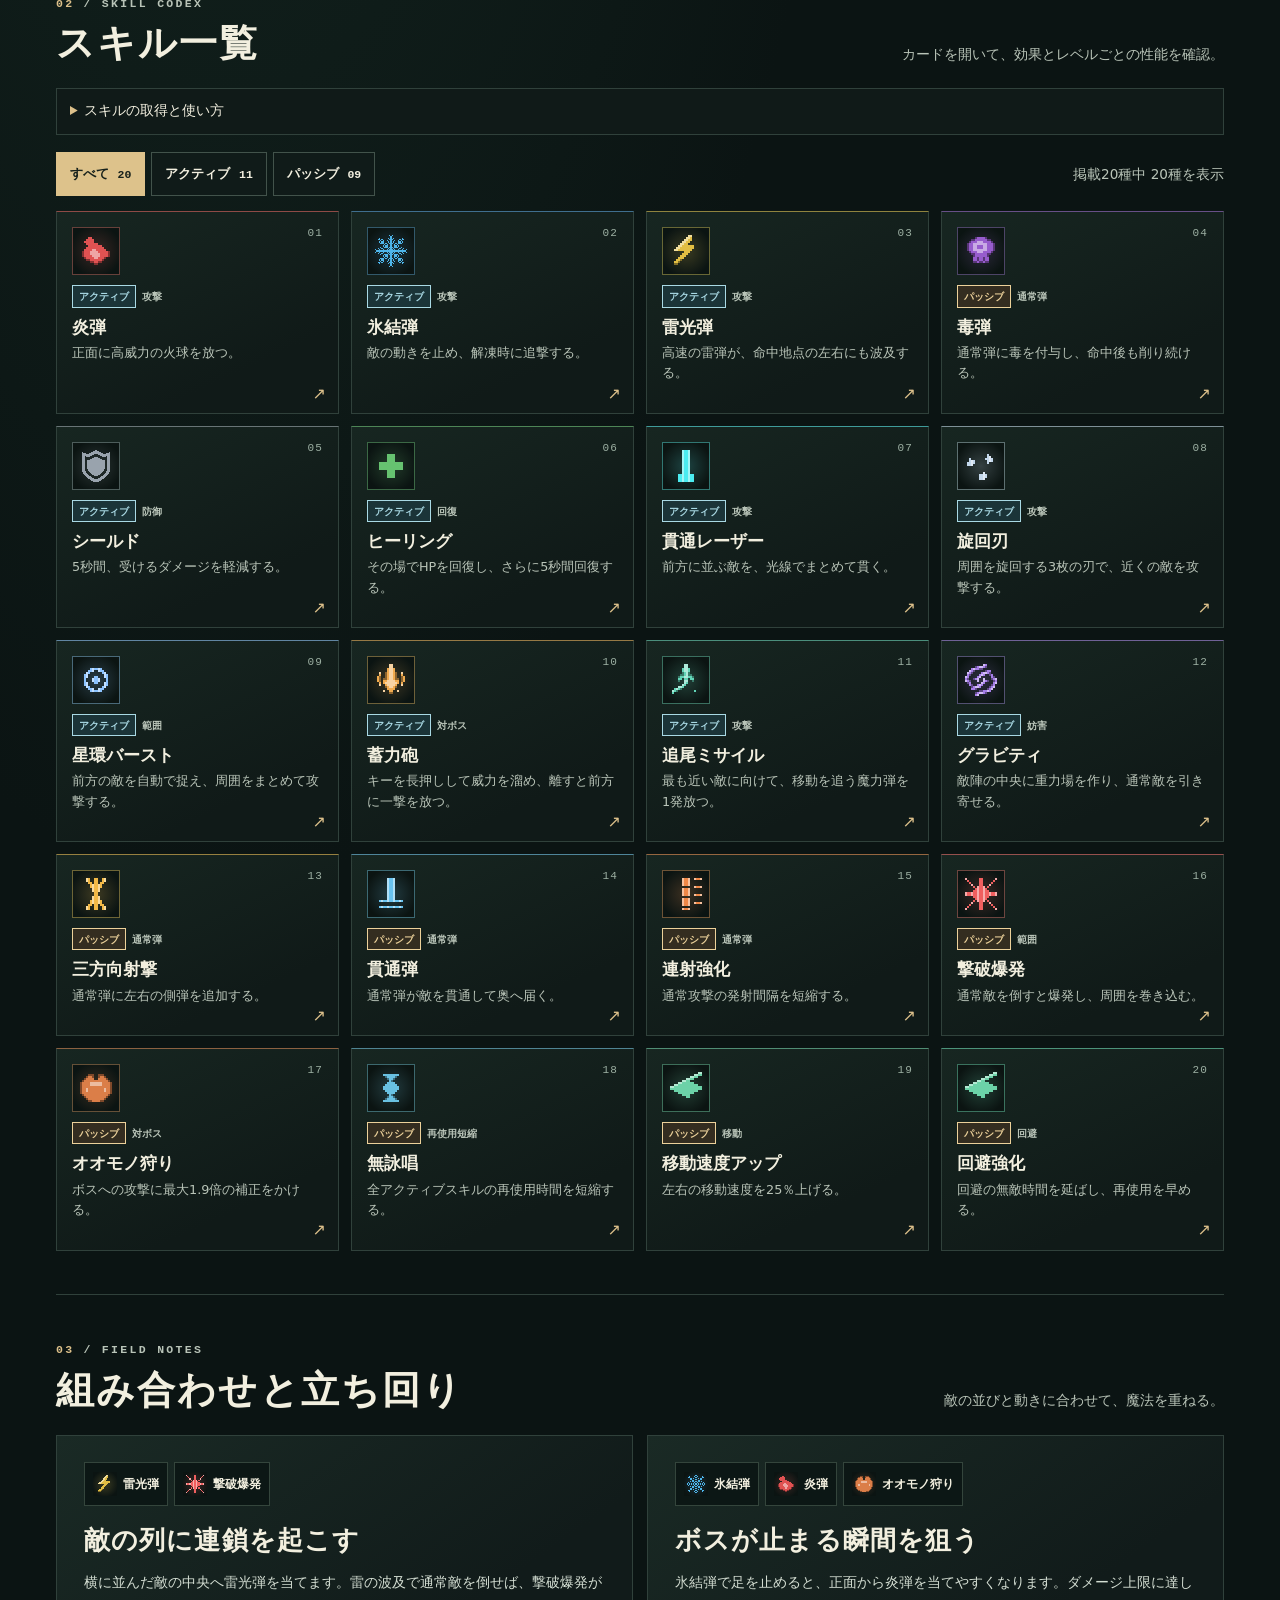
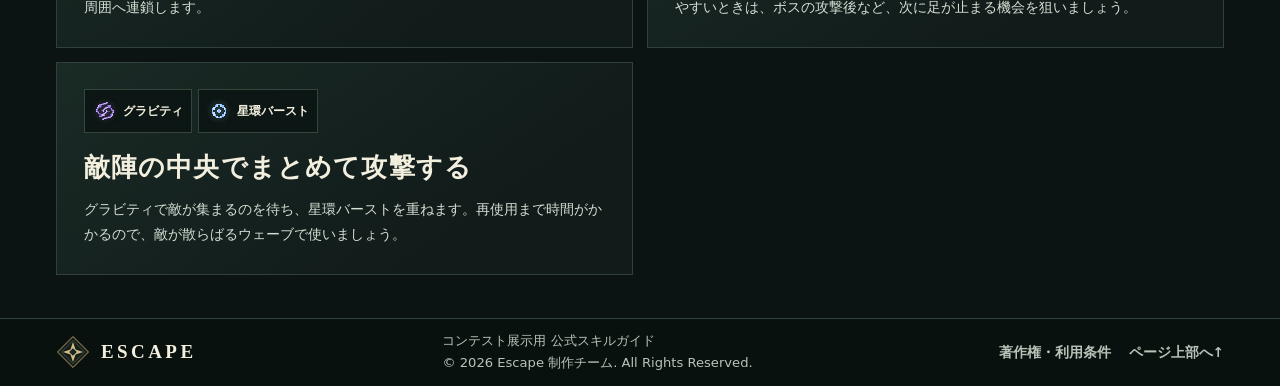
==== commit 221bf73e: "Add files via upload" ====
--- a/index.html
+++ b/index.html
@@ -1,132 +1,135 @@
-<!doctype html>
-<html lang="ja">
-<head>
-  <meta charset="utf-8">
-  <meta name="viewport" content="width=device-width, initial-scale=1">
-  <meta name="theme-color" content="#0b1413">
-  <meta name="description" content="Unity製シューティングゲーム『Escape』の公式スキルガイド。全16種のスキルと強化内容、おすすめの組み合わせを紹介。">
-  <title>Escape — 公式スキルガイド</title>
-  <link rel="icon" href="./assets/crest.svg" type="image/svg+xml">
-  <link rel="stylesheet" href="./style.css">
-  <script src="./guide-data.js" defer></script>
-  <script src="./guide.js" defer></script>
-</head>
-<body id="top">
-  <a class="skip-link" href="#main">本文へ移動</a>
-  <header class="site-header">
-    <div class="shell header-inner">
-      <a class="brand" href="#top" aria-label="Escape トップへ">
-        <img src="./assets/crest.svg" alt="" width="34" height="34"><span>ESCAPE</span>
-      </a>
-      <nav aria-label="メインナビゲーション">
-        <a href="#builds">おすすめ構成</a>
-        <a href="#skills">スキル一覧</a>
-      </nav>
-    </div>
-  </header>
-
-  <main id="main">
-    <section class="hero shell" aria-labelledby="hero-title">
-      <div class="hero-copy">
-        <p class="eyebrow hero-kicker"><span aria-hidden="true">◆</span> CONTEST EDITION <span class="kicker-line"></span></p>
-        <h1 id="hero-title">Escape</h1>
-        <p class="hero-subtitle"><span aria-hidden="true">✦</span> 公式スキルガイド</p>
-        <p class="hero-intro">魔法を選び、森を抜ける。<br>スキルの効果と組み合わせを知り、<br>次の試遊で試す一手を見つけよう。</p>
-        <div class="hero-actions">
-          <a class="button primary" href="#skills">スキル一覧を見る <span aria-hidden="true">↓</span></a>
-          <a class="button secondary" href="#builds">おすすめ構成 <span aria-hidden="true">↗</span></a>
-        </div>
-        <div class="hero-stats" aria-label="収録スキル数">
-          <span><b data-total>16</b> 全スキル</span>
-          <span><b data-active>08</b> アクティブ</span>
-          <span><b data-passive>08</b> パッシブ</span>
-        </div>
-      </div>
-      <figure class="hero-art">
-        <picture>
-          <source media="(max-width: 680px)" srcset="./assets/title-forest-small.webp">
-          <img src="./assets/title-forest.webp" alt="朝の光が射す森に、古い石壁に囲まれた道が延びる" width="880" height="1564" fetchpriority="high">
-        </picture>
-        <span class="art-line" aria-hidden="true"></span>
-        <figcaption><span>✦</span><span>THE FOREST<br><small>ESCAPE / TITLE ART</small></span></figcaption>
-      </figure>
-    </section>
-
-    <noscript><div class="shell no-script">スキルガイドを表示するには、ブラウザーの JavaScript を有効にしてください。</div></noscript>
-
-    <section class="guide-section builds-section shell" id="builds" aria-labelledby="build-title">
-      <div class="section-heading">
-        <div>
-          <p class="eyebrow"><span>01</span> / LOADOUTS</p>
-          <h2 id="build-title">おすすめ構成</h2>
-        </div>
-        <p>候補に出たスキルから、目指す戦い方に合わせて選ぼう。</p>
-      </div>
-      <div class="build-grid" id="build-list"></div>
-      <p class="build-note">スキル候補はプレイごとに変わります。構成は取得を目指す組み合わせの例です。</p>
-    </section>
-
-    <section class="guide-section catalog-section shell" id="skills" aria-labelledby="skill-title">
-      <div class="section-heading">
-        <div>
-          <p class="eyebrow"><span>02</span> / SKILL CODEX</p>
-          <h2 id="skill-title">スキル一覧</h2>
-        </div>
-        <p>カードを開いて、効果とレベルごとの性能を確認。</p>
-      </div>
-      <details class="game-rules">
-        <summary>スキルの取得と使い方</summary>
-        <ul>
-          <li>アクティブは取得順に <kbd>Q</kbd> <kbd>E</kbd> <kbd>R</kbd> <kbd>T</kbd> が割り当てられ、最大4枠です。</li>
-          <li>パッシブは取得すると自動で効果を発揮し、アクティブの枠を使いません。</li>
-          <li>同じスキルの再取得で原則Lv.5まで強化できます。移動速度アップの取得は1回です。</li>
-        </ul>
-      </details>
-      <div class="catalog-controls">
-        <div class="filters" role="group" aria-label="スキルの種類で絞り込む">
-          <button type="button" data-filter="all" aria-pressed="true">すべて <span data-total>16</span></button>
-          <button type="button" data-filter="active" aria-pressed="false">アクティブ <span data-active>08</span></button>
-          <button type="button" data-filter="passive" aria-pressed="false">パッシブ <span data-passive>08</span></button>
-        </div>
-        <p class="results" id="result-count" role="status"></p>
-      </div>
-      <div class="skill-grid" id="skill-list"></div>
-    </section>
-
-    <section class="guide-section tactics-section shell" id="tactics" aria-labelledby="tactics-title">
-      <div class="section-heading">
-        <div>
-          <p class="eyebrow"><span>03</span> / FIELD NOTES</p>
-          <h2 id="tactics-title">組み合わせと立ち回り</h2>
-        </div>
-        <p>敵の並びと動きに合わせて、魔法を重ねる。</p>
-      </div>
-      <div class="tactics-grid" id="tactic-list"></div>
-    </section>
-  </main>
-
-  <footer class="site-footer">
-    <div class="shell footer-inner">
-      <div class="brand"><img src="./assets/crest.svg" alt="" width="34" height="34"><span>ESCAPE</span></div>
-      <div class="footer-copy">
-        <p>コンテスト展示用 公式スキルガイド</p>
-        <p>© 2026 Escape 制作チーム. All Rights Reserved.</p>
-      </div>
-      <nav class="footer-links" aria-label="フッターナビゲーション">
-        <a href="./terms.html">著作権・利用条件</a>
-        <a href="#top">ページ上部へ <span aria-hidden="true">↑</span></a>
-      </nav>
-    </div>
-  </footer>
-
-  <dialog id="skill-detail" aria-labelledby="detail-title">
-    <div class="detail-shell">
-      <div class="detail-top">
-        <p class="eyebrow"><span aria-hidden="true">◆</span> SKILL RECORD</p>
-        <button type="button" class="close-detail" aria-label="スキル詳細を閉じる" autofocus>閉じる <span aria-hidden="true">×</span></button>
-      </div>
-      <div id="detail-content"></div>
-    </div>
-  </dialog>
-</body>
+<!doctype html>
+<html lang="ja">
+<head>
+  <meta charset="utf-8">
+  <meta name="viewport" content="width=device-width, initial-scale=1">
+  <meta name="theme-color" content="#0b1413">
+  <meta name="description" content="Unity製シューティングゲーム『Escape』の公式スキルガイド。スキルの効果や強化内容、おすすめの組み合わせを紹介。">
+  <title>Escape — 公式スキルガイド</title>
+  <link rel="icon" href="./assets/crest.svg" type="image/svg+xml">
+  <link rel="stylesheet" href="./style.css">
+  <script src="./guide-data.js" defer></script>
+  <script src="./guide.js" defer></script>
+</head>
+<body id="top">
+  <a class="skip-link" href="#main">本文へ移動</a>
+  <header class="site-header">
+    <div class="shell header-inner">
+      <a class="brand" href="#top" aria-label="Escape トップへ">
+        <img src="./assets/crest.svg" alt="" width="34" height="34"><span>ESCAPE</span>
+      </a>
+      <nav aria-label="メインナビゲーション">
+        <a href="#builds">おすすめ構成</a>
+        <a href="#skills">スキル一覧</a>
+      </nav>
+    </div>
+  </header>
+
+  <main id="main">
+    <section class="hero shell" aria-labelledby="hero-title">
+      <div class="hero-copy">
+        <p class="eyebrow hero-kicker"><span aria-hidden="true">◆</span> CONTEST EDITION <span class="kicker-line"></span></p>
+        <h1 id="hero-title">Escape</h1>
+        <p class="hero-subtitle"><span aria-hidden="true">✦</span> 公式スキルガイド</p>
+        <p class="hero-intro">魔法を選び、森を抜ける。<br>スキルの効果と組み合わせを知り、<br>次の試遊で試す一手を見つけよう。</p>
+        <div class="hero-actions">
+          <a class="button primary" href="#skills">スキル一覧を見る <span aria-hidden="true">↓</span></a>
+          <a class="button secondary" href="#builds">おすすめ構成 <span aria-hidden="true">↗</span></a>
+        </div>
+        <div class="hero-stats" aria-label="収録スキル数">
+          <span><b data-total>20</b> 掲載スキル</span>
+          <span><b data-active>11</b> アクティブ</span>
+          <span><b data-passive>09</b> パッシブ</span>
+        </div>
+      </div>
+      <figure class="hero-art">
+        <picture>
+          <source media="(max-width: 680px)" srcset="./assets/title-forest-small.webp">
+          <img src="./assets/title-forest.webp" alt="朝の光が射す森に、古い石壁に囲まれた道が延びる" width="880" height="1564" fetchpriority="high">
+        </picture>
+        <span class="art-line" aria-hidden="true"></span>
+        <figcaption><span>✦</span><span>THE FOREST<br><small>ESCAPE / TITLE ART</small></span></figcaption>
+      </figure>
+    </section>
+
+    <noscript><div class="shell no-script">スキルガイドを表示するには、ブラウザーの JavaScript を有効にしてください。</div></noscript>
+
+    <section class="guide-section builds-section shell" id="builds" aria-labelledby="build-title">
+      <div class="section-heading">
+        <div>
+          <p class="eyebrow"><span>01</span> / LOADOUTS</p>
+          <h2 id="build-title">おすすめ構成</h2>
+        </div>
+        <p>候補に出たスキルから、目指す戦い方に合わせて選ぼう。</p>
+      </div>
+      <div class="build-grid" id="build-list"></div>
+      <p class="build-note">スキル候補はプレイごとに変わります。構成は取得を目指す組み合わせの例です。</p>
+    </section>
+
+    <section class="guide-section catalog-section shell" id="skills" aria-labelledby="skill-title">
+      <div class="section-heading">
+        <div>
+          <p class="eyebrow"><span>02</span> / SKILL CODEX</p>
+          <h2 id="skill-title">スキル一覧</h2>
+        </div>
+        <p>カードを開いて、効果とレベルごとの性能を確認。</p>
+      </div>
+      <details class="game-rules">
+        <summary>スキルの取得と使い方</summary>
+        <ul>
+          <li>開始時や一部のウェーブ・ボスのクリア後に、最大3つの候補から1つを選びます。選択画面では <kbd>R</kbd> で候補を1回引き直せます。</li>
+          <li>戦闘中のアクティブは取得順に <kbd>Q</kbd> <kbd>E</kbd> <kbd>R</kbd> <kbd>T</kbd> が割り当てられ、最大4枠です。</li>
+          <li>蓄力砲は割り当てキーを長押しし、離した瞬間に発射します。</li>
+          <li>パッシブは取得すると自動で効果を発揮し、アクティブの枠を使いません。</li>
+          <li>同じスキルの再取得で原則Lv.5まで強化できます。移動速度アップの取得は1回です。</li>
+          <li>性能表のダメージは、通常の命中で減るHPの目安です。ボス戦ではオオモノ狩りの補正や、短時間に受けるダメージの上限で変動します。</li>
+        </ul>
+      </details>
+      <div class="catalog-controls">
+        <div class="filters" role="group" aria-label="スキルの種類で絞り込む">
+          <button type="button" data-filter="all" aria-pressed="true">すべて <span data-total>20</span></button>
+          <button type="button" data-filter="active" aria-pressed="false">アクティブ <span data-active>11</span></button>
+          <button type="button" data-filter="passive" aria-pressed="false">パッシブ <span data-passive>09</span></button>
+        </div>
+        <p class="results" id="result-count" role="status"></p>
+      </div>
+      <div class="skill-grid" id="skill-list"></div>
+    </section>
+
+    <section class="guide-section tactics-section shell" id="tactics" aria-labelledby="tactics-title">
+      <div class="section-heading">
+        <div>
+          <p class="eyebrow"><span>03</span> / FIELD NOTES</p>
+          <h2 id="tactics-title">組み合わせと立ち回り</h2>
+        </div>
+        <p>敵の並びと動きに合わせて、魔法を重ねる。</p>
+      </div>
+      <div class="tactics-grid" id="tactic-list"></div>
+    </section>
+  </main>
+
+  <footer class="site-footer">
+    <div class="shell footer-inner">
+      <div class="brand"><img src="./assets/crest.svg" alt="" width="34" height="34"><span>ESCAPE</span></div>
+      <div class="footer-copy">
+        <p>コンテスト展示用 公式スキルガイド</p>
+        <p>© 2026 Escape 制作チーム. All Rights Reserved.</p>
+      </div>
+      <nav class="footer-links" aria-label="フッターナビゲーション">
+        <a href="./terms.html">著作権・利用条件</a>
+        <a href="#top">ページ上部へ <span aria-hidden="true">↑</span></a>
+      </nav>
+    </div>
+  </footer>
+
+  <dialog id="skill-detail" aria-labelledby="detail-title">
+    <div class="detail-shell">
+      <div class="detail-top">
+        <p class="eyebrow"><span aria-hidden="true">◆</span> SKILL RECORD</p>
+        <button type="button" class="close-detail" aria-label="スキル詳細を閉じる" autofocus>閉じる <span aria-hidden="true">×</span></button>
+      </div>
+      <div id="detail-content"></div>
+    </div>
+  </dialog>
+</body>
 </html>
--- a/style.css
+++ b/style.css
@@ -1,476 +1,476 @@
-:root {
-  color-scheme: dark;
-  --ink: #0b1413;
-  --surface: #13201e;
-  --surface-dark: #101b19;
-  --line: #30413b;
-  --text: #f2efdf;
-  --muted: #b9c4b8;
-  --gold: #dcc08a;
-  --mint: #9dd5c4;
-  --serif: Georgia, "Yu Mincho", "Hiragino Mincho ProN", serif;
-  --sans: system-ui, -apple-system, "Hiragino Sans", "Yu Gothic", Meiryo, sans-serif;
-  font-family: var(--sans);
-  background: var(--ink);
-  color: var(--text);
-  scroll-behavior: smooth;
-  scroll-padding-top: 88px;
-}
-
-*, *::before, *::after { box-sizing: border-box; }
-body {
-  margin: 0;
-  background: radial-gradient(ellipse at 17% 14%, #152822 0%, transparent 43rem), var(--ink);
-  line-height: 1.7;
-}
-h1, h2, h3, p, figure { margin: 0; }
-a { color: inherit; text-decoration: none; }
-button, input { font: inherit; }
-button { cursor: pointer; }
-img { display: block; max-width: 100%; }
-[hidden] { display: none !important; }
-:focus-visible { outline: 2px solid #f5d597; outline-offset: 4px; }
-body:has(dialog[open]) { overflow: hidden; }
-.shell { width: min(1280px, calc(100% - 112px)); margin-inline: auto; }
-
-.skip-link {
-  position: fixed;
-  top: 8px;
-  left: 8px;
-  z-index: 20;
-  padding: 8px 16px;
-  color: var(--ink);
-  background: var(--gold);
-  transform: translateY(-150%);
-}
-.skip-link:focus { transform: none; }
-.site-header {
-  position: sticky;
-  top: 0;
-  z-index: 10;
-  background: #0b1513f5;
-  border-bottom: 1px solid #b1975b37;
-}
-.header-inner, .footer-inner {
-  display: flex;
-  justify-content: space-between;
-  align-items: center;
-  min-height: 67px;
-  gap: 20px;
-}
-.brand {
-  display: inline-flex;
-  gap: 11px;
-  align-items: center;
-  font-family: Georgia, serif;
-  font-size: 19px;
-  font-weight: bold;
-  letter-spacing: .18em;
-  color: var(--text);
-  min-height: 44px;
-}
-.site-header nav { display: flex; gap: clamp(10px, 3vw, 42px); align-items: center; }
-.site-header nav a, .site-footer a {
-  display: inline-flex;
-  align-items: center;
-  min-height: 44px;
-  color: var(--muted);
-  font-size: .85rem;
-  font-weight: 650;
-  transition: color .18s;
-}
-.site-header nav a:hover, .site-footer a:hover { color: var(--gold); }
-
-.hero {
-  position: relative;
-  display: grid;
-  grid-template-columns: 1fr 1fr;
-  align-items: center;
-  min-height: 550px;
-  isolation: isolate;
-  border-bottom: 1px solid #a78c5a5c;
-}
-.hero-copy {
-  position: relative;
-  z-index: 1;
-  padding: clamp(40px, 6vw, 90px) 15px clamp(36px, 4vw, 62px) 0;
-  animation: enter .5s ease-out both;
-}
-.eyebrow {
-  display: flex;
-  align-items: center;
-  gap: 9px;
-  font-family: ui-monospace, Consolas, monospace;
-  font-weight: 600;
-  font-size: .72rem;
-  line-height: 1.3;
-  letter-spacing: .2em;
-  color: var(--muted);
-}
-.eyebrow span { color: var(--gold); }
-.kicker-line { width: 43px; height: 1px; background: #b49562a0; }
-.hero h1 {
-  margin: 9px 0 5px -.045em;
-  font: 400 clamp(5.1rem, 10vw, 10rem)/.95 Georgia, serif;
-  text-transform: uppercase;
-  letter-spacing: -.045em;
-  color: #faedce;
-  text-shadow: 0 4px 30px #080f0cbb;
-}
-.hero-subtitle {
-  margin: 14px 0 22px;
-  color: var(--gold);
-  font-family: var(--serif);
-  font-weight: 650;
-  font-size: clamp(1.2rem, 2.15vw, 1.65rem);
-  letter-spacing: .14em;
-}
-.hero-subtitle span { margin-right: .18em; font-size: .7em; }
-.hero-intro { color: #dce3d6; font-size: clamp(.91rem, 1.45vw, 1.04rem); line-height: 1.9; }
-.hero-actions { display: flex; flex-wrap: wrap; gap: 10px; margin: 27px 0 29px; }
-.button {
-  min-height: 49px;
-  display: inline-flex;
-  align-items: center;
-  gap: clamp(12px, 2vw, 26px);
-  justify-content: space-between;
-  padding: 10px 17px;
-  border: 1px solid #b89f6f;
-  font-size: .83rem;
-  font-weight: 750;
-  transition: background .2s, color .2s, border-color .2s;
-}
-.button span { font-size: 1.02rem; }
-.primary { background: #dfc58f; color: #17211b; }
-.primary:hover { background: #f5db9e; }
-.secondary { background: #13211c; color: var(--text); border-color: #8c7955; }
-.secondary:hover { background: #26352a; border-color: var(--gold); }
-.hero-stats { display: flex; gap: clamp(8px, 2.6vw, 35px); color: var(--muted); }
-.hero-stats > span { display: flex; align-items: baseline; gap: 7px; font-size: .72rem; white-space: nowrap; }
-.hero-stats > span + span { border-left: 1px solid #ab9c663b; padding-left: clamp(8px, 1.6vw, 22px); }
-.hero-stats b { font: 400 clamp(1.35rem, 2.5vw, 1.9rem)/1 Georgia, serif; color: #e9d4a5; }
-.hero-art {
-  position: absolute;
-  inset: 0 0 0 43%;
-  overflow: hidden;
-  z-index: -1;
-  background: #163227;
-}
-.hero-art img { width: 100%; height: 100%; object-fit: cover; object-position: 50% 30%; }
-.hero-art::after {
-  content: "";
-  position: absolute;
-  inset: 0;
-  background: linear-gradient(90deg, #14251f 0%, #13241ed4 7%, #10201b52 28%, transparent 52%),
-              linear-gradient(0deg, #0c1514ec 0%, #0c151400 33%);
-}
-.art-line { position: absolute; inset: 15px 15px 15px 21%; border: 1px solid #e3cca143; z-index: 1; pointer-events: none; }
-.hero-art figcaption {
-  position: absolute;
-  bottom: 29px;
-  right: 31px;
-  z-index: 1;
-  display: flex;
-  align-items: center;
-  gap: 11px;
-  color: #f6e2b8;
-  font: 600 .71rem/1.6 ui-monospace, Consolas, monospace;
-  letter-spacing: .16em;
-  text-align: left;
-}
-.hero-art figcaption > span:first-child { font-size: 1.7rem; font-weight: 400; }
-.hero-art small { color: #cfdbce; font-size: .61rem; }
-.no-script { padding-block: 20px; color: var(--gold); }
-
-.guide-section { padding-block: 48px 43px; }
-.section-heading {
-  display: flex;
-  justify-content: space-between;
-  align-items: end;
-  gap: 20px;
-  margin-bottom: 21px;
-}
-.section-heading h2, .section-heading h1 {
-  font-family: var(--serif);
-  font-weight: 700;
-  font-size: clamp(1.55rem, 3vw, 2.65rem);
-  line-height: 1.25;
-  letter-spacing: .055em;
-  margin-top: 8px;
-}
-.section-heading > p, .build-note, .results { color: var(--muted); font-size: .85rem; }
-.section-heading > p { padding-bottom: 1px; }
-.build-grid { display: grid; grid-template-columns: repeat(3, minmax(0, 1fr)); gap: 14px; }
-.build-card, .tactic-card {
-  position: relative;
-  display: flex;
-  flex-direction: column;
-  border: 1px solid var(--line);
-  padding: clamp(16px, 2.1vw, 28px);
-  background: linear-gradient(145deg, #1a2a25, #111b1a 75%);
-}
-.build-card { border-top-color: var(--build-color); }
-.build-index {
-  display: flex;
-  align-items: center;
-  justify-content: space-between;
-  color: var(--build-color);
-  font: 600 .7rem/1.1 ui-monospace, Consolas, monospace;
-  letter-spacing: .18em;
-  margin-bottom: 14px;
-}
-.build-glyph { font: 400 1.75rem/1 Georgia, serif; }
-.build-label { color: var(--build-color); font-size: .76rem; font-weight: 700; letter-spacing: .08em; }
-.build-card h3, .tactic-card h3 {
-  margin: 4px 0 7px;
-  font-family: var(--serif);
-  font-size: clamp(1.2rem, 2.1vw, 1.6rem);
-  letter-spacing: .045em;
-}
-.build-summary, .tactic-card p { color: #d4ded3; font-size: .89rem; line-height: 1.75; }
-.skill-links {
-  list-style: none;
-  padding: 0;
-  margin: 15px 0;
-  display: grid;
-  grid-template-columns: repeat(2, minmax(0, 1fr));
-  gap: 6px;
-}
-.skill-link {
-  display: flex;
-  align-items: center;
-  gap: 6px;
-  height: 100%;
-  min-height: 44px;
-  padding: 4px 5px;
-  background: #0c1715;
-  border: 1px solid #34453c;
-  font-size: .76rem;
-  line-height: 1.3;
-  font-weight: 650;
-  transition: background .18s, border-color .18s;
-}
-.skill-link:hover { border-color: #aa986b; background: #202d25; }
-.skill-icon {
-  --accent: var(--gold);
-  display: grid;
-  place-items: center;
-  width: 48px;
-  height: 48px;
-  flex: none;
-  border: 1px solid #43524a;
-  border-color: color-mix(in srgb, var(--accent), #23362d 64%);
-  background: radial-gradient(ellipse, color-mix(in srgb, var(--accent) 20%, #111b18), #0b1412 80%);
-}
-.skill-icon img { width: 32px; height: 32px; object-fit: contain; image-rendering: pixelated; }
-.skill-link .skill-icon { width: 24px; height: 24px; border: 0; }
-.skill-link img { width: 18px; height: 18px; }
-.build-tactic {
-  margin-top: auto;
-  border-top: 1px solid var(--line);
-  padding-top: 12px;
-  color: var(--muted);
-  font-size: .82rem;
-}
-.build-note { margin-top: 13px; }
-
-.catalog-section, .tactics-section { border-top: 1px solid var(--line); }
-.game-rules {
-  border: 1px solid var(--line);
-  background: #101a18;
-  margin-bottom: 17px;
-  font-size: .85rem;
-  color: var(--muted);
-}
-.game-rules summary {
-  min-height: 45px;
-  padding: 10px 13px;
-  color: var(--text);
-  cursor: pointer;
-}
-.game-rules summary::marker { color: var(--gold); }
-.game-rules ul { margin: 0 14px 13px; padding-left: 21px; }
-.game-rules li + li { margin-top: 4px; }
-kbd {
-  display: inline-block;
-  min-width: 1.65em;
-  padding: 0 .2em;
-  text-align: center;
-  color: #f0d49b;
-  border: 1px solid #7e704f;
-  border-radius: 3px;
-}
-.catalog-controls { display: flex; justify-content: space-between; align-items: center; gap: 13px; margin-bottom: 15px; }
-.filters { display: flex; flex-wrap: wrap; gap: 6px; }
-.filters button {
-  min-height: 44px;
-  padding: 7px 13px;
-  border: 1px solid #42534b;
-  color: var(--text);
-  background: var(--surface-dark);
-  font-size: .82rem;
-  font-weight: 700;
-}
-.filters button:hover { border-color: var(--gold); }
-.filters button[aria-pressed="true"] { background: #ddc28b; color: #17211b; border-color: #ddc28b; }
-.filters button span { margin-left: 4px; font: 600 .72rem ui-monospace, Consolas, monospace; }
-.skill-grid { display: grid; grid-template-columns: repeat(4, minmax(0, 1fr)); gap: 12px; }
-.skill-card {
-  display: flex;
-  flex-direction: column;
-  position: relative;
-  min-height: 176px;
-  padding: 15px 15px 29px;
-  background: linear-gradient(155deg, #172621, #101a18 74%);
-  border: 1px solid var(--line);
-  border-top-color: color-mix(in srgb, var(--accent), #314039 47%);
-  transition: border-color .18s, background .18s, transform .18s;
-}
-.skill-card:hover { border-color: var(--accent); background: #1c2a25; transform: translateY(-2px); }
-.skill-card-top { display: flex; justify-content: space-between; align-items: start; margin-bottom: 10px; }
-.skill-number { color: #9cafa2; font: 500 .69rem ui-monospace, Consolas, monospace; letter-spacing: .1em; }
-.skill-tags { display: flex; gap: 6px; flex-wrap: wrap; align-items: center; }
-.type-tag, .role-tag { font-size: .65rem; line-height: 1.35; font-weight: 750; }
-.type-tag { padding: 3px 6px; border: 1px solid currentColor; }
-.type-tag.active { color: #a9d9e4; background: #1b3438; }
-.type-tag.passive { color: #ecd19a; background: #342d20; }
-.role-tag { color: var(--muted); }
-.skill-card h3 { font-size: 1.08rem; line-height: 1.35; margin: 8px 0 4px; }
-.skill-card p { color: var(--muted); font-size: .8rem; line-height: 1.6; }
-.card-arrow { position: absolute; right: 12px; bottom: 6px; color: var(--gold); }
-
-.tactics-grid { display: grid; grid-template-columns: repeat(2, minmax(0, 1fr)); gap: 14px; }
-.tactic-card .skill-links { display: flex; flex-wrap: wrap; margin: 0 0 9px; }
-.tactic-card .skill-link { padding-inline: 8px; }
-.site-footer { border-top: 1px solid var(--line); background: #09110f; }
-.footer-inner { flex-wrap: wrap; padding-block: 11px; }
-.site-footer p { color: var(--muted); font-size: .82rem; }
-.footer-links { display: flex; flex-wrap: wrap; gap: 0 18px; }
-.footer-links a[aria-current="page"] { color: var(--gold); }
-
-.terms-page { display: flex; flex-direction: column; min-height: 100vh; }
-.terms-page main { flex: 1; }
-.terms-content { max-width: 740px; margin-inline: auto; }
-.terms-section {
-  padding-block: 20px;
-  border-top: 1px solid var(--line);
-}
-.terms-section h2 { color: var(--gold); font-family: var(--serif); font-size: 1.22rem; }
-.terms-section p { margin-top: 8px; color: var(--muted); line-height: 1.85; }
-.terms-section a { color: var(--gold); text-decoration: underline; text-underline-offset: .18em; }
-.terms-back { margin-top: 5px; }
-
-dialog {
-  width: min(610px, calc(100% - 30px));
-  max-width: none;
-  max-height: min(90dvh, 900px);
-  padding: 0;
-  border: 1px solid #a28a5d;
-  color: var(--text);
-  background: #12201c;
-  box-shadow: 0 18px 65px #0009;
-  overscroll-behavior: contain;
-}
-dialog::backdrop { background: #030908d9; }
-dialog[open] { animation: enter .18s ease-out both; }
-.detail-shell { padding: 0 clamp(14px, 4vw, 34px) 23px; }
-.detail-top {
-  display: flex;
-  align-items: center;
-  justify-content: space-between;
-  gap: 12px;
-  position: sticky;
-  top: 0;
-  z-index: 1;
-  background: #12201c;
-  border-bottom: 1px solid var(--line);
-  padding: 9px 0;
-}
-.close-detail {
-  min-height: 44px;
-  padding: 4px 10px;
-  background: #1c2d26;
-  border: 1px solid #617267;
-  color: var(--text);
-  font-size: .83rem;
-}
-.close-detail span { color: var(--gold); font-size: 1.15rem; margin-left: 3px; }
-.close-detail:hover { border-color: var(--gold); }
-.detail-heading { display: flex; align-items: center; gap: 14px; margin: 19px 0 14px; }
-.detail-heading .skill-icon { width: 70px; height: 70px; }
-.detail-heading .skill-icon img { width: 44px; height: 44px; }
-.detail-heading h2 { margin: 4px 0 0; font-family: var(--serif); font-size: clamp(1.35rem, 4.8vw, 2rem); line-height: 1.25; }
-.detail-game-id { font-size: .75rem; color: var(--muted); letter-spacing: .08em; }
-.detail-section { margin: 12px 0; }
-.detail-section h3, .detail-tip h3, .stat-table caption { color: var(--gold); font-size: .86rem; font-weight: 750; }
-.detail-section p, .detail-tip p { font-size: .89rem; line-height: 1.7; color: #dae3d8; margin-top: 3px; }
-.stat-table { width: 100%; border-collapse: collapse; font-size: .82rem; text-align: left; }
-.stat-table caption { text-align: left; padding: 3px 0 6px; }
-.stat-table th, .stat-table td { padding: 5px clamp(5px, 1.7vw, 13px); border-bottom: 1px solid var(--line); }
-.stat-table thead th { color: #d5e4d9; background: #25372e; }
-.stat-table tbody th { font-weight: 650; color: var(--muted); white-space: nowrap; }
-.stat-table tbody tr:nth-child(even) { background: #172923; }
-.stat-note { margin-top: 6px; color: var(--muted); font-size: .73rem; }
-.detail-tip { margin-top: 15px; padding: 8px 11px; border-left: 2px solid #c6a66d; background: #203027; }
-
-@keyframes enter { from { opacity: 0; transform: translateY(5px); } to { opacity: 1; transform: translateY(0); } }
-
-@media (max-width: 1050px) {
-  .shell { width: calc(100% - 64px); }
-  .hero { min-height: 505px; }
-  .hero h1 { font-size: clamp(5rem, 11.2vw, 7rem); }
-}
-@media (max-width: 880px) {
-  .skill-grid { grid-template-columns: repeat(3, minmax(0, 1fr)); }
-  .build-card { padding-inline: 12px; }
-  .skill-links { grid-template-columns: 1fr; }
-}
-@media (max-width: 680px) {
-  :root { scroll-padding-top: 68px; }
-  .shell { width: calc(100% - 32px); }
-  .header-inner { min-height: 56px; gap: 7px; }
-  .brand { gap: 6px; font-size: .92rem; }
-  .brand img { width: 27px; height: 27px; }
-  .site-header nav { gap: 10px; }
-  .site-header nav a { font-size: .72rem; }
-  .hero { display: flex; align-items: end; min-height: 470px; }
-  .hero-copy { width: 100%; padding: 102px 3px 22px; }
-  .hero h1 { font-size: clamp(3.6rem, 15vw, 6.3rem); }
-  .hero-subtitle { margin: 10px 0 13px; }
-  .hero-intro { font-size: .88rem; line-height: 1.7; }
-  .hero-actions { margin: 18px 0 21px; gap: 7px; }
-  .button { min-height: 45px; gap: 8px; padding-inline: 9px; font-size: .76rem; }
-  .hero-art { inset: 0 -16px 0 0; }
-  .hero-art img { object-position: 50% 23%; }
-  .hero-art::after {
-    background: linear-gradient(0deg, #0b1513 1%, #0b1513f5 22%, #0b1513d9 45%, #0b151370 70%, #0b151315 100%),
-                linear-gradient(90deg, #0b1513c4, transparent 80%);
-  }
-  .art-line { inset: 10px 10px 12px 0; border-left: 0; }
-  .hero-art figcaption { bottom: auto; top: 17px; right: 18px; font-size: .61rem; text-shadow: 0 1px 8px #000; }
-  .hero-art small { display: none; }
-  .hero-stats { gap: 7px; }
-  .hero-stats > span { gap: 4px; font-size: .65rem; }
-  .hero-stats > span + span { padding-left: 7px; }
-  .guide-section { padding-block: 32px 29px; }
-  .section-heading { flex-direction: column; align-items: start; gap: 8px; margin-bottom: 15px; }
-  .build-grid, .tactics-grid { grid-template-columns: 1fr; gap: 11px; }
-  .build-card { padding: 15px; }
-  .build-index { margin-bottom: 7px; }
-  .skill-links { grid-template-columns: repeat(2, minmax(0, 1fr)); }
-  .catalog-controls { flex-direction: column; align-items: start; gap: 7px; }
-  .filters { gap: 5px; }
-  .filters button { padding-inline: 7px; font-size: .73rem; }
-  .filters button span { margin-left: 2px; }
-  .skill-grid { grid-template-columns: repeat(2, minmax(0, 1fr)); gap: 8px; }
-  .skill-card { padding: 11px 9px 24px; min-height: 164px; }
-  .skill-card h3 { font-size: .94rem; }
-  .skill-card p { font-size: .75rem; }
-  .skill-card .skill-tags { gap: 4px; }
-  .type-tag, .role-tag { font-size: .6rem; }
-  .footer-inner { gap: 2px 10px; }
-  .footer-copy { flex-basis: 100%; }
-}
-@media (prefers-reduced-motion: reduce) {
-  *, *::before, *::after { scroll-behavior: auto !important; animation: none !important; transition: none !important; }
-}
+:root {
+  color-scheme: dark;
+  --ink: #0b1413;
+  --surface: #13201e;
+  --surface-dark: #101b19;
+  --line: #30413b;
+  --text: #f2efdf;
+  --muted: #b9c4b8;
+  --gold: #dcc08a;
+  --mint: #9dd5c4;
+  --serif: Georgia, "Yu Mincho", "Hiragino Mincho ProN", serif;
+  --sans: system-ui, -apple-system, "Hiragino Sans", "Yu Gothic", Meiryo, sans-serif;
+  font-family: var(--sans);
+  background: var(--ink);
+  color: var(--text);
+  scroll-behavior: smooth;
+  scroll-padding-top: 88px;
+}
+
+*, *::before, *::after { box-sizing: border-box; }
+body {
+  margin: 0;
+  background: radial-gradient(ellipse at 17% 14%, #152822 0%, transparent 43rem), var(--ink);
+  line-height: 1.7;
+}
+h1, h2, h3, p, figure { margin: 0; }
+a { color: inherit; text-decoration: none; }
+button, input { font: inherit; }
+button { cursor: pointer; }
+img { display: block; max-width: 100%; }
+[hidden] { display: none !important; }
+:focus-visible { outline: 2px solid #f5d597; outline-offset: 4px; }
+body:has(dialog[open]) { overflow: hidden; }
+.shell { width: min(1280px, calc(100% - 112px)); margin-inline: auto; }
+
+.skip-link {
+  position: fixed;
+  top: 8px;
+  left: 8px;
+  z-index: 20;
+  padding: 8px 16px;
+  color: var(--ink);
+  background: var(--gold);
+  transform: translateY(-150%);
+}
+.skip-link:focus { transform: none; }
+.site-header {
+  position: sticky;
+  top: 0;
+  z-index: 10;
+  background: #0b1513f5;
+  border-bottom: 1px solid #b1975b37;
+}
+.header-inner, .footer-inner {
+  display: flex;
+  justify-content: space-between;
+  align-items: center;
+  min-height: 67px;
+  gap: 20px;
+}
+.brand {
+  display: inline-flex;
+  gap: 11px;
+  align-items: center;
+  font-family: Georgia, serif;
+  font-size: 19px;
+  font-weight: bold;
+  letter-spacing: .18em;
+  color: var(--text);
+  min-height: 44px;
+}
+.site-header nav { display: flex; gap: clamp(10px, 3vw, 42px); align-items: center; }
+.site-header nav a, .site-footer a {
+  display: inline-flex;
+  align-items: center;
+  min-height: 44px;
+  color: var(--muted);
+  font-size: .85rem;
+  font-weight: 650;
+  transition: color .18s;
+}
+.site-header nav a:hover, .site-footer a:hover { color: var(--gold); }
+
+.hero {
+  position: relative;
+  display: grid;
+  grid-template-columns: 1fr 1fr;
+  align-items: center;
+  min-height: 550px;
+  isolation: isolate;
+  border-bottom: 1px solid #a78c5a5c;
+}
+.hero-copy {
+  position: relative;
+  z-index: 1;
+  padding: clamp(40px, 6vw, 90px) 15px clamp(36px, 4vw, 62px) 0;
+  animation: enter .5s ease-out both;
+}
+.eyebrow {
+  display: flex;
+  align-items: center;
+  gap: 9px;
+  font-family: ui-monospace, Consolas, monospace;
+  font-weight: 600;
+  font-size: .72rem;
+  line-height: 1.3;
+  letter-spacing: .2em;
+  color: var(--muted);
+}
+.eyebrow span { color: var(--gold); }
+.kicker-line { width: 43px; height: 1px; background: #b49562a0; }
+.hero h1 {
+  margin: 9px 0 5px -.045em;
+  font: 400 clamp(5.1rem, 10vw, 10rem)/.95 Georgia, serif;
+  text-transform: uppercase;
+  letter-spacing: -.045em;
+  color: #faedce;
+  text-shadow: 0 4px 30px #080f0cbb;
+}
+.hero-subtitle {
+  margin: 14px 0 22px;
+  color: var(--gold);
+  font-family: var(--serif);
+  font-weight: 650;
+  font-size: clamp(1.2rem, 2.15vw, 1.65rem);
+  letter-spacing: .14em;
+}
+.hero-subtitle span { margin-right: .18em; font-size: .7em; }
+.hero-intro { color: #dce3d6; font-size: clamp(.91rem, 1.45vw, 1.04rem); line-height: 1.9; }
+.hero-actions { display: flex; flex-wrap: wrap; gap: 10px; margin: 27px 0 29px; }
+.button {
+  min-height: 49px;
+  display: inline-flex;
+  align-items: center;
+  gap: clamp(12px, 2vw, 26px);
+  justify-content: space-between;
+  padding: 10px 17px;
+  border: 1px solid #b89f6f;
+  font-size: .83rem;
+  font-weight: 750;
+  transition: background .2s, color .2s, border-color .2s;
+}
+.button span { font-size: 1.02rem; }
+.primary { background: #dfc58f; color: #17211b; }
+.primary:hover { background: #f5db9e; }
+.secondary { background: #13211c; color: var(--text); border-color: #8c7955; }
+.secondary:hover { background: #26352a; border-color: var(--gold); }
+.hero-stats { display: flex; gap: clamp(8px, 2.6vw, 35px); color: var(--muted); }
+.hero-stats > span { display: flex; align-items: baseline; gap: 7px; font-size: .72rem; white-space: nowrap; }
+.hero-stats > span + span { border-left: 1px solid #ab9c663b; padding-left: clamp(8px, 1.6vw, 22px); }
+.hero-stats b { font: 400 clamp(1.35rem, 2.5vw, 1.9rem)/1 Georgia, serif; color: #e9d4a5; }
+.hero-art {
+  position: absolute;
+  inset: 0 0 0 43%;
+  overflow: hidden;
+  z-index: -1;
+  background: #163227;
+}
+.hero-art img { width: 100%; height: 100%; object-fit: cover; object-position: 50% 30%; }
+.hero-art::after {
+  content: "";
+  position: absolute;
+  inset: 0;
+  background: linear-gradient(90deg, #14251f 0%, #13241ed4 7%, #10201b52 28%, transparent 52%),
+              linear-gradient(0deg, #0c1514ec 0%, #0c151400 33%);
+}
+.art-line { position: absolute; inset: 15px 15px 15px 21%; border: 1px solid #e3cca143; z-index: 1; pointer-events: none; }
+.hero-art figcaption {
+  position: absolute;
+  bottom: 29px;
+  right: 31px;
+  z-index: 1;
+  display: flex;
+  align-items: center;
+  gap: 11px;
+  color: #f6e2b8;
+  font: 600 .71rem/1.6 ui-monospace, Consolas, monospace;
+  letter-spacing: .16em;
+  text-align: left;
+}
+.hero-art figcaption > span:first-child { font-size: 1.7rem; font-weight: 400; }
+.hero-art small { color: #cfdbce; font-size: .61rem; }
+.no-script { padding-block: 20px; color: var(--gold); }
+
+.guide-section { padding-block: 48px 43px; }
+.section-heading {
+  display: flex;
+  justify-content: space-between;
+  align-items: end;
+  gap: 20px;
+  margin-bottom: 21px;
+}
+.section-heading h2, .section-heading h1 {
+  font-family: var(--serif);
+  font-weight: 700;
+  font-size: clamp(1.55rem, 3vw, 2.65rem);
+  line-height: 1.25;
+  letter-spacing: .055em;
+  margin-top: 8px;
+}
+.section-heading > p, .build-note, .results { color: var(--muted); font-size: .85rem; }
+.section-heading > p { padding-bottom: 1px; }
+.build-grid { display: grid; grid-template-columns: repeat(2, minmax(0, 1fr)); gap: 14px; }
+.build-card, .tactic-card {
+  position: relative;
+  display: flex;
+  flex-direction: column;
+  border: 1px solid var(--line);
+  padding: clamp(16px, 2.1vw, 28px);
+  background: linear-gradient(145deg, #1a2a25, #111b1a 75%);
+}
+.build-card { border-top-color: var(--build-color); }
+.build-index {
+  display: flex;
+  align-items: center;
+  justify-content: space-between;
+  color: var(--build-color);
+  font: 600 .7rem/1.1 ui-monospace, Consolas, monospace;
+  letter-spacing: .18em;
+  margin-bottom: 14px;
+}
+.build-glyph { font: 400 1.75rem/1 Georgia, serif; }
+.build-label { color: var(--build-color); font-size: .76rem; font-weight: 700; letter-spacing: .08em; }
+.build-card h3, .tactic-card h3 {
+  margin: 4px 0 7px;
+  font-family: var(--serif);
+  font-size: clamp(1.2rem, 2.1vw, 1.6rem);
+  letter-spacing: .045em;
+}
+.build-summary, .tactic-card p { color: #d4ded3; font-size: .89rem; line-height: 1.75; }
+.skill-links {
+  list-style: none;
+  padding: 0;
+  margin: 15px 0;
+  display: grid;
+  grid-template-columns: repeat(2, minmax(0, 1fr));
+  gap: 6px;
+}
+.skill-link {
+  display: flex;
+  align-items: center;
+  gap: 6px;
+  height: 100%;
+  min-height: 44px;
+  padding: 4px 5px;
+  background: #0c1715;
+  border: 1px solid #34453c;
+  font-size: .76rem;
+  line-height: 1.3;
+  font-weight: 650;
+  transition: background .18s, border-color .18s;
+}
+.skill-link:hover { border-color: #aa986b; background: #202d25; }
+.skill-icon {
+  --accent: var(--gold);
+  display: grid;
+  place-items: center;
+  width: 48px;
+  height: 48px;
+  flex: none;
+  border: 1px solid #43524a;
+  border-color: color-mix(in srgb, var(--accent), #23362d 64%);
+  background: radial-gradient(ellipse, color-mix(in srgb, var(--accent) 20%, #111b18), #0b1412 80%);
+}
+.skill-icon img { width: 32px; height: 32px; object-fit: contain; image-rendering: pixelated; }
+.skill-link .skill-icon { width: 24px; height: 24px; border: 0; }
+.skill-link img { width: 18px; height: 18px; }
+.build-tactic {
+  margin-top: auto;
+  border-top: 1px solid var(--line);
+  padding-top: 12px;
+  color: var(--muted);
+  font-size: .82rem;
+}
+.build-note { margin-top: 13px; }
+
+.catalog-section, .tactics-section { border-top: 1px solid var(--line); }
+.game-rules {
+  border: 1px solid var(--line);
+  background: #101a18;
+  margin-bottom: 17px;
+  font-size: .85rem;
+  color: var(--muted);
+}
+.game-rules summary {
+  min-height: 45px;
+  padding: 10px 13px;
+  color: var(--text);
+  cursor: pointer;
+}
+.game-rules summary::marker { color: var(--gold); }
+.game-rules ul { margin: 0 14px 13px; padding-left: 21px; }
+.game-rules li + li { margin-top: 4px; }
+kbd {
+  display: inline-block;
+  min-width: 1.65em;
+  padding: 0 .2em;
+  text-align: center;
+  color: #f0d49b;
+  border: 1px solid #7e704f;
+  border-radius: 3px;
+}
+.catalog-controls { display: flex; justify-content: space-between; align-items: center; gap: 13px; margin-bottom: 15px; }
+.filters { display: flex; flex-wrap: wrap; gap: 6px; }
+.filters button {
+  min-height: 44px;
+  padding: 7px 13px;
+  border: 1px solid #42534b;
+  color: var(--text);
+  background: var(--surface-dark);
+  font-size: .82rem;
+  font-weight: 700;
+}
+.filters button:hover { border-color: var(--gold); }
+.filters button[aria-pressed="true"] { background: #ddc28b; color: #17211b; border-color: #ddc28b; }
+.filters button span { margin-left: 4px; font: 600 .72rem ui-monospace, Consolas, monospace; }
+.skill-grid { display: grid; grid-template-columns: repeat(4, minmax(0, 1fr)); gap: 12px; }
+.skill-card {
+  display: flex;
+  flex-direction: column;
+  position: relative;
+  min-height: 176px;
+  padding: 15px 15px 29px;
+  background: linear-gradient(155deg, #172621, #101a18 74%);
+  border: 1px solid var(--line);
+  border-top-color: color-mix(in srgb, var(--accent), #314039 47%);
+  transition: border-color .18s, background .18s, transform .18s;
+}
+.skill-card:hover { border-color: var(--accent); background: #1c2a25; transform: translateY(-2px); }
+.skill-card-top { display: flex; justify-content: space-between; align-items: start; margin-bottom: 10px; }
+.skill-number { color: #9cafa2; font: 500 .69rem ui-monospace, Consolas, monospace; letter-spacing: .1em; }
+.skill-tags { display: flex; gap: 6px; flex-wrap: wrap; align-items: center; }
+.type-tag, .role-tag { font-size: .65rem; line-height: 1.35; font-weight: 750; }
+.type-tag { padding: 3px 6px; border: 1px solid currentColor; }
+.type-tag.active { color: #a9d9e4; background: #1b3438; }
+.type-tag.passive { color: #ecd19a; background: #342d20; }
+.role-tag { color: var(--muted); }
+.skill-card h3 { font-size: 1.08rem; line-height: 1.35; margin: 8px 0 4px; }
+.skill-card p { color: var(--muted); font-size: .8rem; line-height: 1.6; }
+.card-arrow { position: absolute; right: 12px; bottom: 6px; color: var(--gold); }
+
+.tactics-grid { display: grid; grid-template-columns: repeat(2, minmax(0, 1fr)); gap: 14px; }
+.tactic-card .skill-links { display: flex; flex-wrap: wrap; margin: 0 0 9px; }
+.tactic-card .skill-link { padding-inline: 8px; }
+.site-footer { border-top: 1px solid var(--line); background: #09110f; }
+.footer-inner { flex-wrap: wrap; padding-block: 11px; }
+.site-footer p { color: var(--muted); font-size: .82rem; }
+.footer-links { display: flex; flex-wrap: wrap; gap: 0 18px; }
+.footer-links a[aria-current="page"] { color: var(--gold); }
+
+.terms-page { display: flex; flex-direction: column; min-height: 100vh; }
+.terms-page main { flex: 1; }
+.terms-content { max-width: 740px; margin-inline: auto; }
+.terms-section {
+  padding-block: 20px;
+  border-top: 1px solid var(--line);
+}
+.terms-section h2 { color: var(--gold); font-family: var(--serif); font-size: 1.22rem; }
+.terms-section p { margin-top: 8px; color: var(--muted); line-height: 1.85; }
+.terms-section a { color: var(--gold); text-decoration: underline; text-underline-offset: .18em; }
+.terms-back { margin-top: 5px; }
+
+dialog {
+  width: min(610px, calc(100% - 30px));
+  max-width: none;
+  max-height: min(90dvh, 900px);
+  padding: 0;
+  border: 1px solid #a28a5d;
+  color: var(--text);
+  background: #12201c;
+  box-shadow: 0 18px 65px #0009;
+  overscroll-behavior: contain;
+}
+dialog::backdrop { background: #030908d9; }
+dialog[open] { animation: enter .18s ease-out both; }
+.detail-shell { padding: 0 clamp(14px, 4vw, 34px) 23px; }
+.detail-top {
+  display: flex;
+  align-items: center;
+  justify-content: space-between;
+  gap: 12px;
+  position: sticky;
+  top: 0;
+  z-index: 1;
+  background: #12201c;
+  border-bottom: 1px solid var(--line);
+  padding: 9px 0;
+}
+.close-detail {
+  min-height: 44px;
+  padding: 4px 10px;
+  background: #1c2d26;
+  border: 1px solid #617267;
+  color: var(--text);
+  font-size: .83rem;
+}
+.close-detail span { color: var(--gold); font-size: 1.15rem; margin-left: 3px; }
+.close-detail:hover { border-color: var(--gold); }
+.detail-heading { display: flex; align-items: center; gap: 14px; margin: 19px 0 14px; }
+.detail-heading .skill-icon { width: 70px; height: 70px; }
+.detail-heading .skill-icon img { width: 44px; height: 44px; }
+.detail-heading h2 { margin: 4px 0 0; font-family: var(--serif); font-size: clamp(1.35rem, 4.8vw, 2rem); line-height: 1.25; }
+.detail-game-id { font-size: .75rem; color: var(--muted); letter-spacing: .08em; }
+.detail-section { margin: 12px 0; }
+.detail-section h3, .detail-tip h3, .stat-table caption { color: var(--gold); font-size: .86rem; font-weight: 750; }
+.detail-section p, .detail-tip p { font-size: .89rem; line-height: 1.7; color: #dae3d8; margin-top: 3px; }
+.stat-table { width: 100%; border-collapse: collapse; font-size: .82rem; text-align: left; }
+.stat-table caption { text-align: left; padding: 3px 0 6px; }
+.stat-table th, .stat-table td { padding: 5px clamp(5px, 1.7vw, 13px); border-bottom: 1px solid var(--line); }
+.stat-table thead th { color: #d5e4d9; background: #25372e; }
+.stat-table tbody th { font-weight: 650; color: var(--muted); white-space: nowrap; }
+.stat-table tbody tr:nth-child(even) { background: #172923; }
+.stat-note { margin-top: 6px; color: var(--muted); font-size: .73rem; }
+.detail-tip { margin-top: 15px; padding: 8px 11px; border-left: 2px solid #c6a66d; background: #203027; }
+
+@keyframes enter { from { opacity: 0; transform: translateY(5px); } to { opacity: 1; transform: translateY(0); } }
+
+@media (max-width: 1050px) {
+  .shell { width: calc(100% - 64px); }
+  .hero { min-height: 505px; }
+  .hero h1 { font-size: clamp(5rem, 11.2vw, 7rem); }
+}
+@media (max-width: 880px) {
+  .skill-grid { grid-template-columns: repeat(3, minmax(0, 1fr)); }
+  .build-card { padding-inline: 12px; }
+  .skill-links { grid-template-columns: 1fr; }
+}
+@media (max-width: 680px) {
+  :root { scroll-padding-top: 68px; }
+  .shell { width: calc(100% - 32px); }
+  .header-inner { min-height: 56px; gap: 7px; }
+  .brand { gap: 6px; font-size: .92rem; }
+  .brand img { width: 27px; height: 27px; }
+  .site-header nav { gap: 10px; }
+  .site-header nav a { font-size: .72rem; }
+  .hero { display: flex; align-items: end; min-height: 470px; }
+  .hero-copy { width: 100%; padding: 102px 3px 22px; }
+  .hero h1 { font-size: clamp(3.6rem, 15vw, 6.3rem); }
+  .hero-subtitle { margin: 10px 0 13px; }
+  .hero-intro { font-size: .88rem; line-height: 1.7; }
+  .hero-actions { margin: 18px 0 21px; gap: 7px; }
+  .button { min-height: 45px; gap: 8px; padding-inline: 9px; font-size: .76rem; }
+  .hero-art { inset: 0 -16px 0 0; }
+  .hero-art img { object-position: 50% 23%; }
+  .hero-art::after {
+    background: linear-gradient(0deg, #0b1513 1%, #0b1513f5 22%, #0b1513d9 45%, #0b151370 70%, #0b151315 100%),
+                linear-gradient(90deg, #0b1513c4, transparent 80%);
+  }
+  .art-line { inset: 10px 10px 12px 0; border-left: 0; }
+  .hero-art figcaption { bottom: auto; top: 17px; right: 18px; font-size: .61rem; text-shadow: 0 1px 8px #000; }
+  .hero-art small { display: none; }
+  .hero-stats { gap: 7px; }
+  .hero-stats > span { gap: 4px; font-size: .65rem; }
+  .hero-stats > span + span { padding-left: 7px; }
+  .guide-section { padding-block: 32px 29px; }
+  .section-heading { flex-direction: column; align-items: start; gap: 8px; margin-bottom: 15px; }
+  .build-grid, .tactics-grid { grid-template-columns: 1fr; gap: 11px; }
+  .build-card { padding: 15px; }
+  .build-index { margin-bottom: 7px; }
+  .skill-links { grid-template-columns: repeat(2, minmax(0, 1fr)); }
+  .catalog-controls { flex-direction: column; align-items: start; gap: 7px; }
+  .filters { gap: 5px; }
+  .filters button { padding-inline: 7px; font-size: .73rem; }
+  .filters button span { margin-left: 2px; }
+  .skill-grid { grid-template-columns: repeat(2, minmax(0, 1fr)); gap: 8px; }
+  .skill-card { padding: 11px 9px 24px; min-height: 164px; }
+  .skill-card h3 { font-size: .94rem; }
+  .skill-card p { font-size: .75rem; }
+  .skill-card .skill-tags { gap: 4px; }
+  .type-tag, .role-tag { font-size: .6rem; }
+  .footer-inner { gap: 2px 10px; }
+  .footer-copy { flex-basis: 100%; }
+}
+@media (prefers-reduced-motion: reduce) {
+  *, *::before, *::after { scroll-behavior: auto !important; animation: none !important; transition: none !important; }
+}
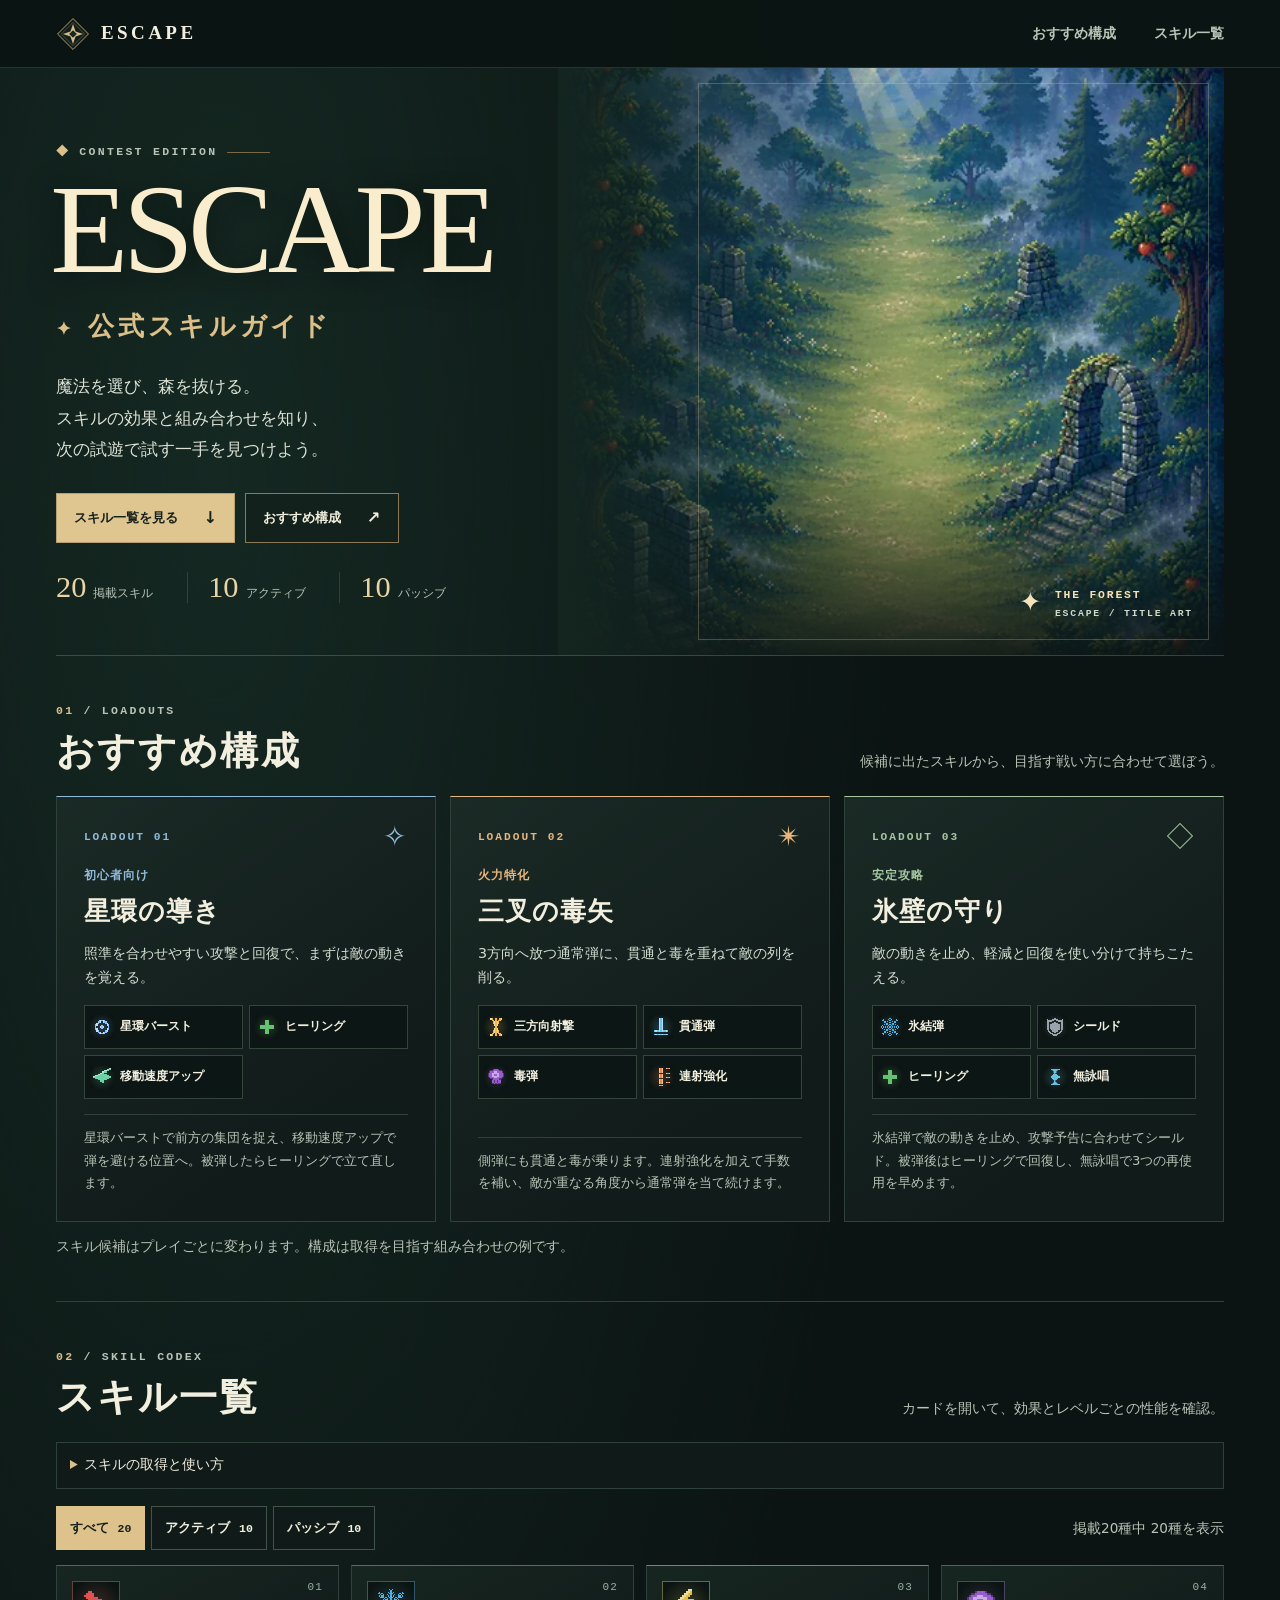
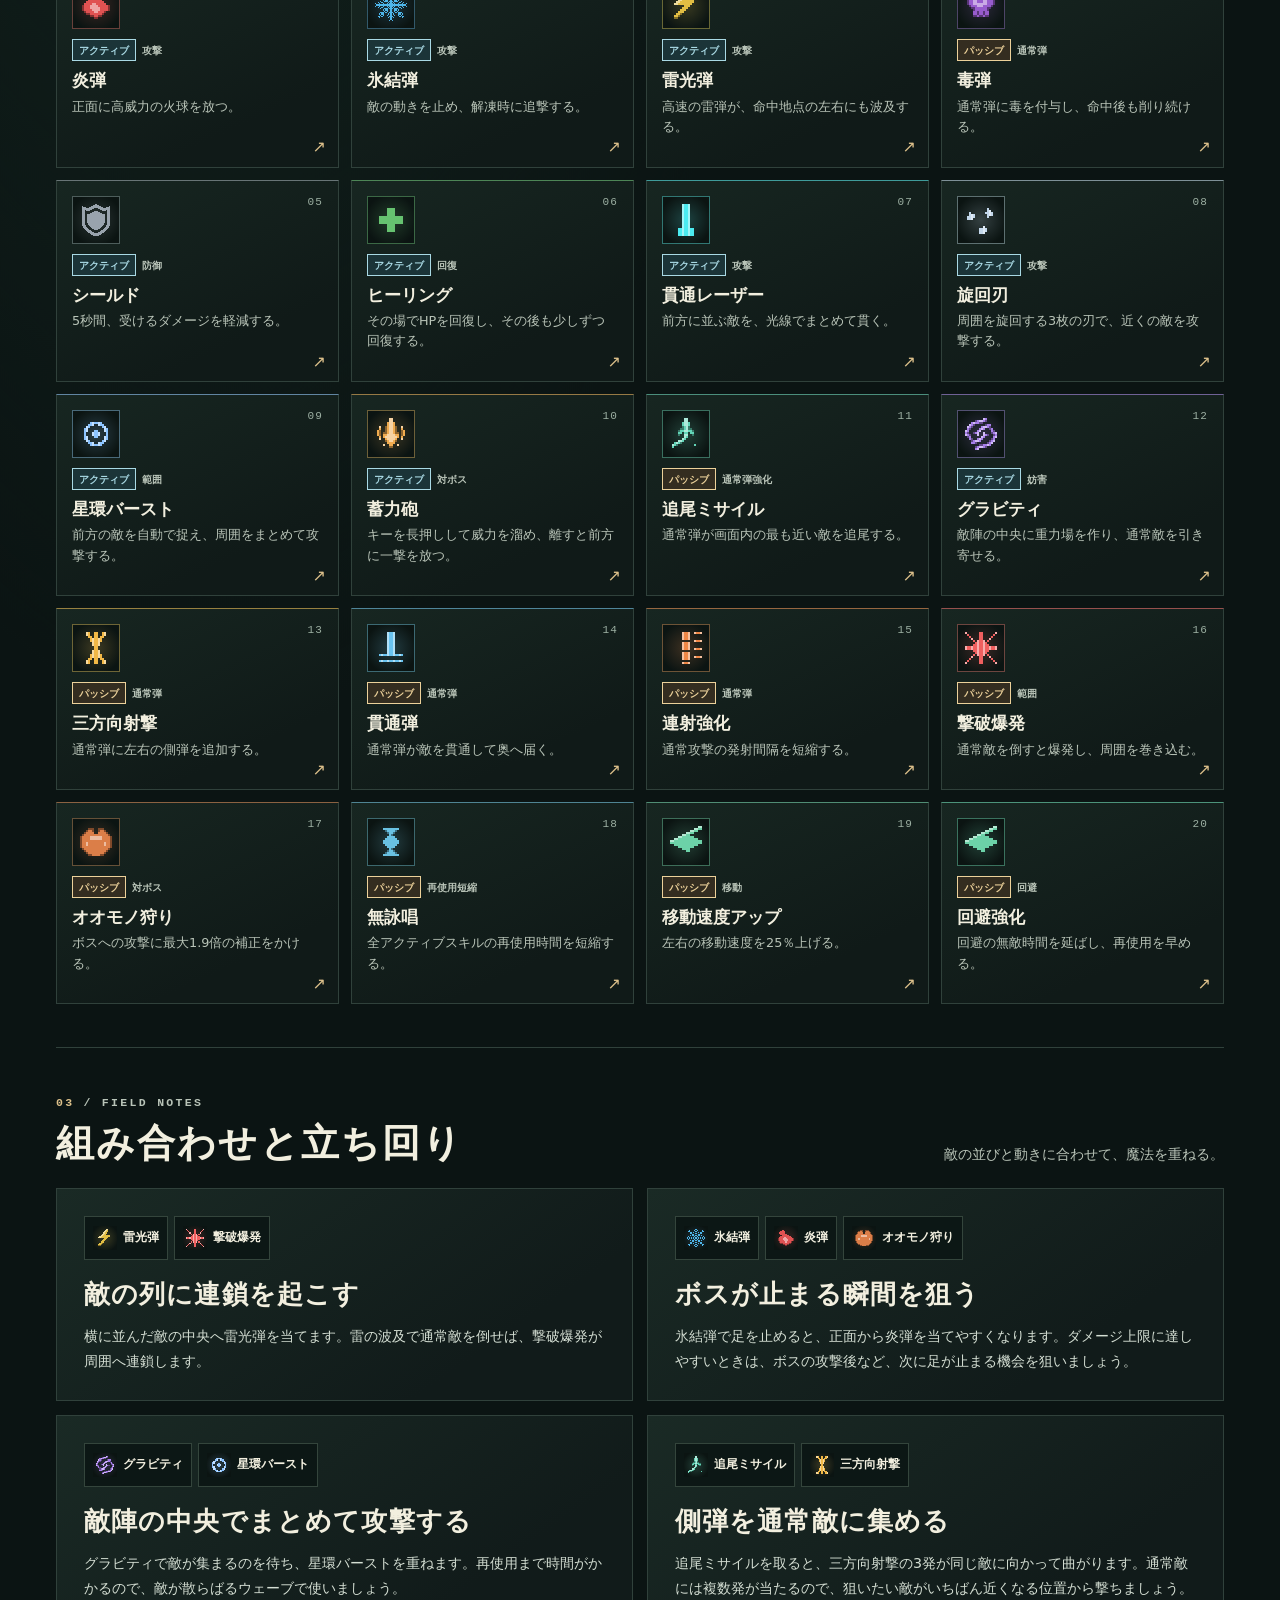
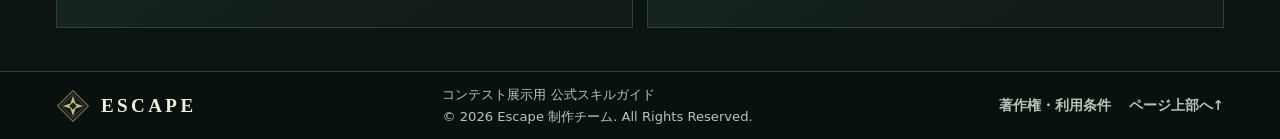
==== commit a6df20a6: "Add files via upload" ====
--- a/index.html
+++ b/index.html
@@ -38,8 +38,8 @@
         </div>
         <div class="hero-stats" aria-label="収録スキル数">
           <span><b data-total>20</b> 掲載スキル</span>
-          <span><b data-active>11</b> アクティブ</span>
-          <span><b data-passive>09</b> パッシブ</span>
+          <span><b data-active>10</b> アクティブ</span>
+          <span><b data-passive>10</b> パッシブ</span>
         </div>
       </div>
       <figure class="hero-art">
@@ -78,18 +78,18 @@
         <summary>スキルの取得と使い方</summary>
         <ul>
           <li>開始時や一部のウェーブ・ボスのクリア後に、最大3つの候補から1つを選びます。選択画面では <kbd>R</kbd> で候補を1回引き直せます。</li>
-          <li>戦闘中のアクティブは取得順に <kbd>Q</kbd> <kbd>E</kbd> <kbd>R</kbd> <kbd>T</kbd> が割り当てられ、最大4枠です。</li>
+          <li>新しく取得したアクティブは <kbd>Q</kbd> <kbd>E</kbd> <kbd>R</kbd> <kbd>T</kbd> のうち最初の空き枠に入ります。4枠が埋まったあとも、取得済みのアクティブは再取得で強化できます。</li>
           <li>蓄力砲は割り当てキーを長押しし、離した瞬間に発射します。</li>
-          <li>パッシブは取得すると自動で効果を発揮し、アクティブの枠を使いません。</li>
-          <li>同じスキルの再取得で原則Lv.5まで強化できます。移動速度アップの取得は1回です。</li>
+          <li>パッシブは専用欄に入り、取得すると自動で効果を発揮します。</li>
+          <li>同じスキルの再取得でLv.5まで強化できます。移動速度アップはLv.1で効果が最大です。</li>
           <li>性能表のダメージは、通常の命中で減るHPの目安です。ボス戦ではオオモノ狩りの補正や、短時間に受けるダメージの上限で変動します。</li>
         </ul>
       </details>
       <div class="catalog-controls">
         <div class="filters" role="group" aria-label="スキルの種類で絞り込む">
           <button type="button" data-filter="all" aria-pressed="true">すべて <span data-total>20</span></button>
-          <button type="button" data-filter="active" aria-pressed="false">アクティブ <span data-active>11</span></button>
-          <button type="button" data-filter="passive" aria-pressed="false">パッシブ <span data-passive>09</span></button>
+          <button type="button" data-filter="active" aria-pressed="false">アクティブ <span data-active>10</span></button>
+          <button type="button" data-filter="passive" aria-pressed="false">パッシブ <span data-passive>10</span></button>
         </div>
         <p class="results" id="result-count" role="status"></p>
       </div>
--- a/style.css
+++ b/style.css
@@ -200,7 +200,7 @@
 }
 .section-heading > p, .build-note, .results { color: var(--muted); font-size: .85rem; }
 .section-heading > p { padding-bottom: 1px; }
-.build-grid { display: grid; grid-template-columns: repeat(2, minmax(0, 1fr)); gap: 14px; }
+.build-grid { display: grid; grid-template-columns: repeat(3, minmax(0, 1fr)); gap: 14px; }
 .build-card, .tactic-card {
   position: relative;
   display: flex;
